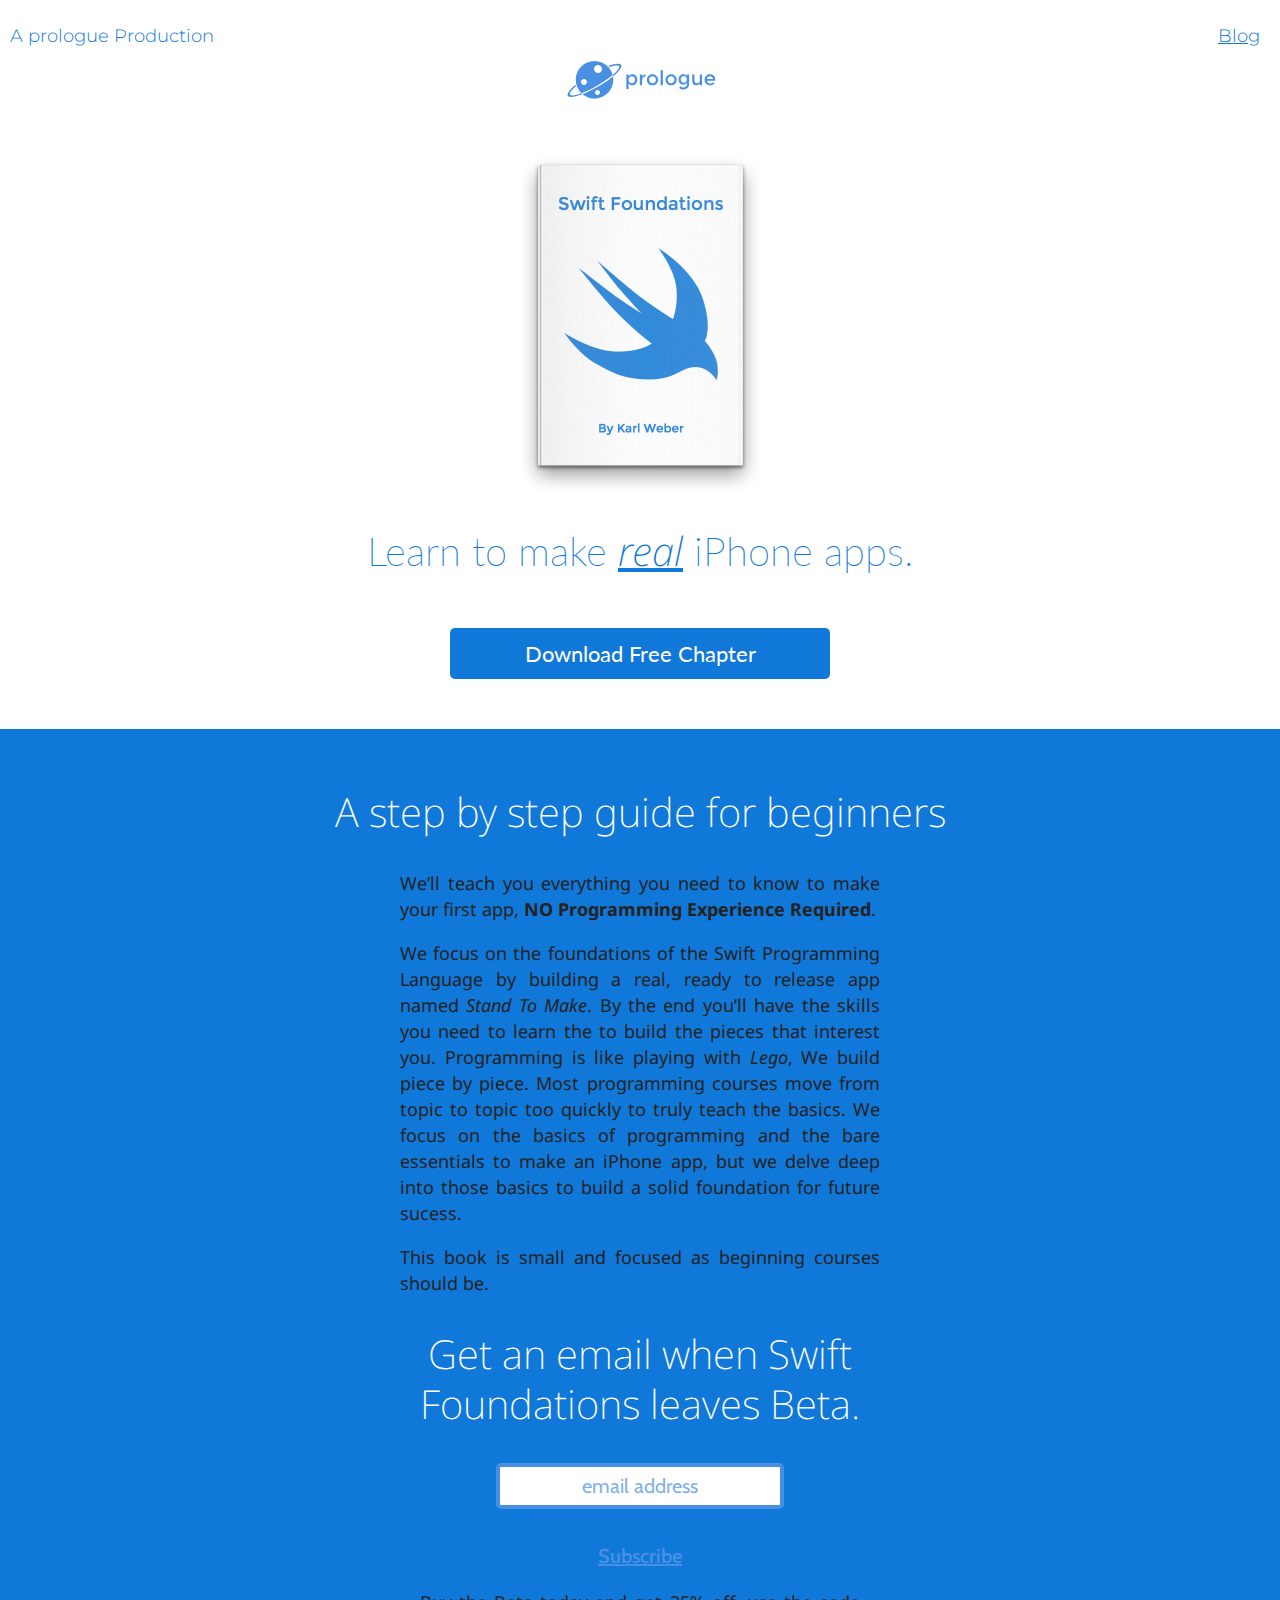
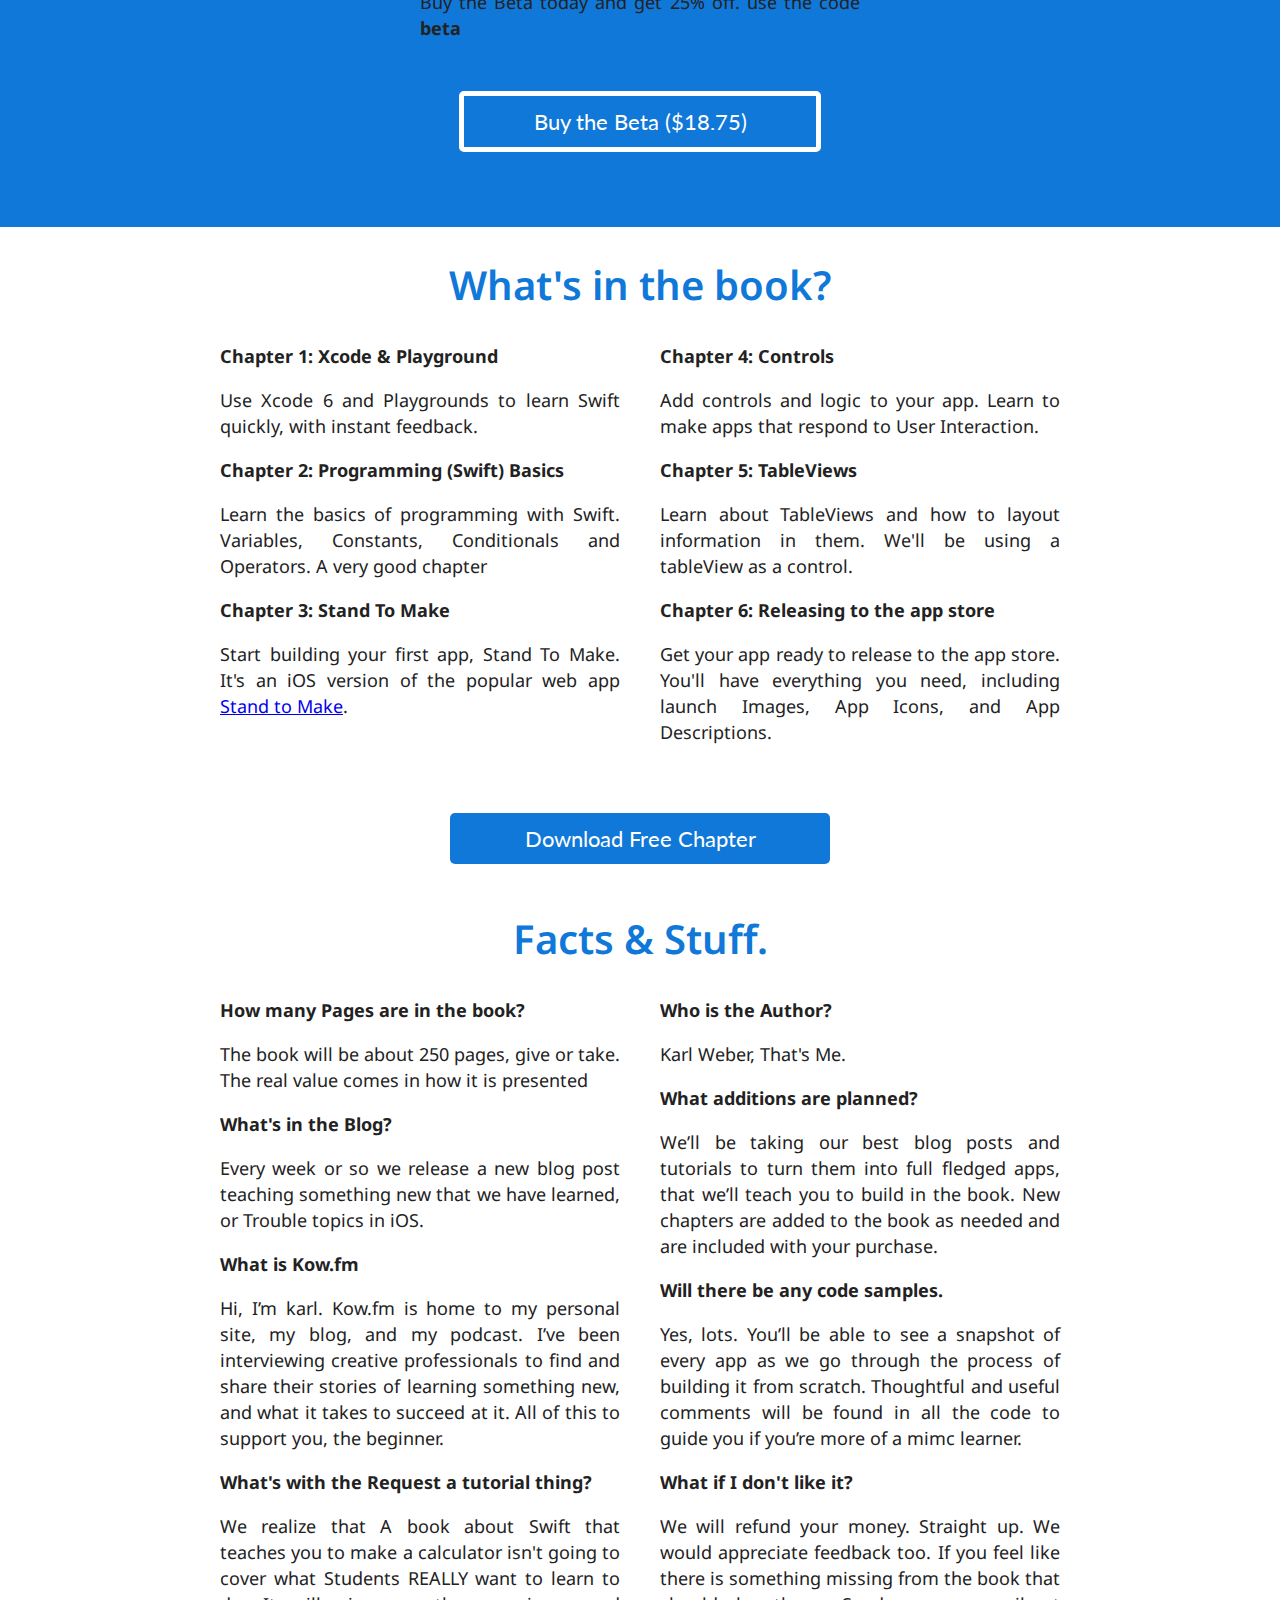
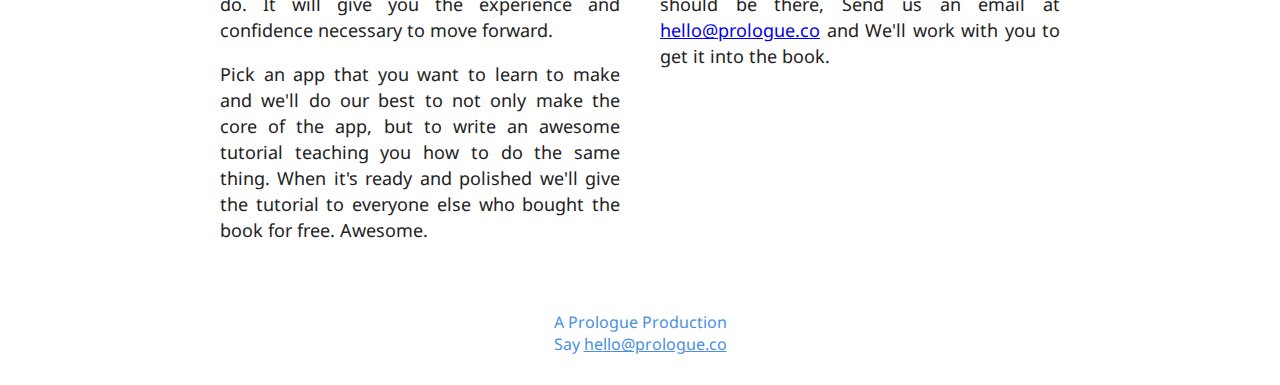
==== comingsoon.html @ 82062321 "Switched to coming soon, and getting ready to launch this thing." ====
<!DOCTYPE html>
<html>
<head>
	<meta charset="utf-8" />
	<title>Prologue Productions</title>

	<!--
		What up!!!! 
		you guys rock. 
		Hi Five!
		Email me for a discount on the book. 
		put "discount bro" in the subject of an email to me@kow.fm
	-->

	<meta name="description" content=""> 
	<meta name="viewport" content="width=device-width, initial-scale=1.0, user-scalable=no" />
	<script type="text/javascript" src="https://gumroad.com/js/gumroad.js"></script>

	<link href='http://fonts.googleapis.com/css?family=Lato:300,400,700,300italic,400italic,700italic|Montserrat' rel='stylesheet' type='text/css'>
	<!-- <link rel="stylesheet" href="/css/main.css" type="text/css" /> -->
	<link rel="stylesheet" href="/css/swiftbook.css" type="text/css" />
	<link href='http://fonts.googleapis.com/css?family=Noto+Sans:400,400italic|Cabin' rel='stylesheet' type='text/css'>

</head>
<body>

	<header>
		<p>A prologue Production</p>
		<a class="logo" href="http://www.prologue.co">Prologue </a>
		<p><a href="http://kow.fm" target="_blank">Blog</a></p>
	</header>

	<div class="elastic-container">

		<div class="swiftbookcover">
			<!-- <img class="bookcover" src="/img/SwiftFoundations-Cover-iPad@2x.png"> -->
			<!-- <img class="bookcover" src="/img/SwiftBook.jpg"> -->
			<img class="bookcover" src="/img/whitebook.png">
		</div>

		<div class="full marketing-text swiftbookcover">
			<h1>Learn to make <em>real</em> iPhone apps.</h1>
		</div>
		<div class="full marketing-text">
			<a href="https://gum.co/swiftbookchapter" class="gumroad-button button">Download Free Chapter</a>
		</div>
	</div>

	<div class="elastic-container blue-row">
		<div class="full marketing-text">
			<h2>A step by step guide for beginners</h2>
		</div>
		<div class="single marketing-text">
			<p>We’ll teach you everything you need to know to make your first app, <strong>NO Programming Experience Required</strong>.</p>

			<p>We focus on the foundations of the Swift Programming Language by building a real, ready to release app named <em>Stand To Make</em>. By the end you’ll have the skills you need to learn the to build the pieces that interest you. Programming is like playing with <em>Lego</em>, We build piece by piece. Most programming courses move from topic to topic too quickly to truly teach the basics. We focus on the basics of programming and the bare essentials to make an iPhone app, but we delve deep into those basics to build a solid foundation for future sucess. </p>

			<p>This book is small and focused as beginning courses should be. </p>

			<h2>Get an email when Swift Foundations leaves Beta.</h2>
			<!-- Begin MailChimp Signup Form -->
			<link href="//cdn-images.mailchimp.com/embedcode/slim-081711.css" rel="stylesheet" type="text/css">
			<style type="text/css">
				#mc_embed_signup{background:transparent; clear:left; font:14px Helvetica,Arial,sans-serif; }
				/* Add your own MailChimp form style overrides in your site stylesheet or in this style block.
				   We recommend moving this block and the preceding CSS link to the HEAD of your HTML file. */
			</style>
			<div id="mc_embed_signup">
			<form action="//prologue.us7.list-manage.com/subscribe/post?u=566b6a939ab109f0181960a6e&amp;id=bce84181ab" method="post" id="mc-embedded-subscribe-form" name="mc-embedded-subscribe-form" class="validate" target="_blank" novalidate>

				<input type="email" value="" name="EMAIL" class="email" id="mce-EMAIL" placeholder="email address" required>
			    <!-- real people should not fill this in and expect good things - do not remove this or risk form bot signups-->
			    <div style="position: absolute; left: -5000px;"><input type="text" name="b_566b6a939ab109f0181960a6e_bce84181ab" tabindex="-1" value=""></div>
			    <div class="clear"><input type="submit" value="Subscribe" name="subscribe" id="mc-embedded-subscribe" class="button"></div>
			</form>
			</div>
			<!--End mc_embed_signup-->

			<div class="single marketing-text">
				<p>Buy the Beta today and get 25% off. use the code <strong>beta</strong> </p>
				<a href="https://gum.co/swiftbook/beta" class="gumroad-button button">Buy the Beta ($18.75)</a>
			</div>

		</div>
	</div>

	<div class="elastic-container">
		<div class="full marketing-text">
			<h2>What's in the book?</h2>

			<div class="elastic">
				<div>
					<p><strong>Chapter 1: Xcode &amp; Playground</strong></p>
					<p>Use Xcode 6 and Playgrounds to learn Swift quickly, with instant feedback.</p>

					<p><strong>Chapter 2: Programming (Swift) Basics</strong></p>
					<p>Learn the basics of programming with Swift. Variables, Constants, Conditionals and Operators. A very good chapter</p>

					<p><strong>Chapter 3: Stand To Make</strong></p>
					<p>Start building your first app, Stand To Make. It's an iOS version of the popular web app <a href="http://standtomake.com" target="_blank">Stand to Make</a>.</p>

				</div>
				<div>

					<p><strong>Chapter 4: Controls</strong></p>
					<p>Add controls and logic to your app. Learn to make apps that respond to User Interaction. </p>

					<p><strong>Chapter 5: TableViews</strong></p>
					<p>Learn about TableViews and how to layout information in them. We'll be using a tableView as a control.</p>

					<p><strong>Chapter 6: Releasing to the app store</strong></p>
					<p>Get your app ready to release to the app store. You'll have everything you need, including launch Images, App Icons, and App Descriptions.</p>
				</div>
			</div>
		</div>
		<div class="full marketing-text">
			<a href="https://gum.co/swiftbookchapter" class="gumroad-button button">Download Free Chapter</a>
		</div>
	</div>



	<div class="elastic-container">
		<div class="full marketing-text">
			<h2>Facts &amp; Stuff.</h2>

			<div class="elastic">
				<div>

					<p><strong>How many Pages are in the book?</strong></p>
					<p>The book will be about 250 pages, give or take. The real value comes in how it is presented</p>

					<p><strong>What's in the Blog?</strong></p>
					<p>Every week or so we release a new blog post teaching something new that we have learned, or Trouble topics in iOS.</p>

					<p><strong>What is Kow.fm</strong></p>
					<p>Hi, I’m karl. Kow.fm is home to my personal site, my blog, and my podcast. I’ve been interviewing creative professionals to find and share their stories of learning something new, and what it takes to succeed at it. All of this to support you, the beginner.</p>

					<p><strong>What's with the Request a tutorial thing?</strong></p>
					<p>We realize that A book about Swift that teaches you to make a calculator isn't going to cover what Students REALLY want to learn to do. It will give you the experience and confidence necessary to move forward.</p> 

					<p>Pick an app that you want to learn to make and we'll do our best to not only make the core of the app, but to write an awesome tutorial teaching you how to do the same thing. When it's ready and polished we'll give the tutorial to everyone else who bought the book for free. Awesome. </p>

				</div>
				<div>

					<p><strong>Who is the Author?</strong></p>
					<p>Karl Weber, That's Me.</p>

					<p><strong>What additions are planned?</strong></p>
					<p>We’ll be taking our best blog posts and tutorials to turn them into full fledged apps, that we’ll teach you to build in the book. New chapters are added to the book as needed and are included with your purchase.</p>

					<p><strong>Will there be any code samples.</strong></p>
					<p>Yes, lots. You’ll be able to see a snapshot of every app as we go through the process of building it from scratch. Thoughtful and useful comments will be found in all the code to guide you if you’re more of a mimc learner.</p>

					<p><strong>What if I don't like it?</strong></p>
					<p>We will refund your money. Straight up. We would appreciate feedback too. If you feel like there is something missing from the book that should be there, Send us an email at <a href="mailto:hello@prologue.co">hello@prologue.co</a> and We'll work with you to get it into the book.</p>

				</div>
			</div>
		</div>

	</div>
	<div class="single copyright">
		
		<p>A Prologue Production</p>
		<p>Say <a href="mailto:hello@prologue.co">hello@prologue.co</a></p>

	</div>
<script type='text/javascript' src='https://plasso.co/embed/v2/embed.js'></script>
<script type="text/javascript" src="http://code.jquery.com/jquery-2.1.1.min.js"></script>
<script type="text/javascript">
$(function(){
	setTimeout(function(){
		$('.gumroad-button').find('span').remove();
	}, 200);

	setTimeout(function(){
		$('.gumroad-button').find('span').remove();
	}, 1000);

});
</script>
<script type="text/javascript">
  var _gauges = _gauges || [];
  (function() {
    var t   = document.createElement('script');
    t.type  = 'text/javascript';
    t.async = true;
    t.id    = 'gauges-tracker';
    t.setAttribute('data-site-id', '53e7e0e5e32bb44ef20086e4');
    t.src = '//secure.gaug.es/track.js';
    var s = document.getElementsByTagName('script')[0];
    s.parentNode.insertBefore(t, s);
  })();
</script>
</body>
</html>
---- css/main.css ----
/*imports*/
/*! normalize.css v1.0.0 | MIT License | git.io/normalize */
article, aside, details, figcaption, figure, footer, header, hgroup, nav, section, summary {
  display: block; }

audio, canvas, video {
  display: inline-block;
  *display: inline;
  *zoom: 1; }

audio:not([controls]) {
  display: none;
  height: 0; }

[hidden] {
  display: none; }

html {
  font-size: 100%;
  -webkit-text-size-adjust: 100%;
  -ms-text-size-adjust: 100%; }

html, button, input, select, textarea {
  font-family: sans-serif; }

body {
  margin: 0; }

a:focus {
  outline: thin dotted; }

a:active, a:hover {
  outline: 0; }

h1 {
  font-size: 2em;
  margin: .67em 0; }

h2 {
  font-size: 1.5em;
  margin: .83em 0; }

h3 {
  font-size: 1.17em;
  margin: 1em 0; }

h4 {
  font-size: 1em;
  margin: 1.33em 0; }

h5 {
  font-size: .83em;
  margin: 1.67em 0; }

h6 {
  font-size: .75em;
  margin: 2.33em 0; }

abbr[title] {
  border-bottom: 1px dotted; }

b, strong {
  font-weight: bold; }

blockquote {
  margin: 1em 40px; }

dfn {
  font-style: italic; }

mark {
  background: #ff0;
  color: #000; }

p, pre {
  margin: 1em 0; }

code, kbd, pre, samp {
  font-family: monospace,serif;
  _font-family: 'courier new',monospace;
  font-size: 1em; }

pre {
  white-space: pre;
  white-space: pre-wrap;
  word-wrap: break-word; }

q {
  quotes: none; }

q:before, q:after {
  content: '';
  content: none; }

small {
  font-size: 75%; }

sub, sup {
  font-size: 75%;
  line-height: 0;
  position: relative;
  vertical-align: baseline; }

sup {
  top: -0.5em; }

sub {
  bottom: -0.25em; }

dl, menu, ol, ul {
  margin: 1em 0; }

dd {
  margin: 0 0 0 40px; }

menu, ol, ul {
  padding: 0 0 0 40px; }

nav ul, nav ol {
  list-style: none;
  list-style-image: none; }

img {
  border: 0;
  -ms-interpolation-mode: bicubic; }

svg:not(:root) {
  overflow: hidden; }

figure {
  margin: 0; }

form {
  margin: 0; }

fieldset {
  border: 1px solid #c0c0c0;
  margin: 0 2px;
  padding: .35em .625em .75em; }

legend {
  border: 0;
  padding: 0;
  white-space: normal;
  *margin-left: -7px; }

button, input, select, textarea {
  font-size: 100%;
  margin: 0;
  vertical-align: baseline;
  *vertical-align: middle; }

button, input {
  line-height: normal; }

button, html input[type="button"], input[type="reset"], input[type="submit"] {
  -webkit-appearance: button;
  cursor: pointer;
  *overflow: visible; }

button[disabled], input[disabled] {
  cursor: default; }

input[type="checkbox"], input[type="radio"] {
  box-sizing: border-box;
  padding: 0;
  *height: 13px;
  *width: 13px; }

input[type="search"] {
  -webkit-appearance: textfield;
  -moz-box-sizing: content-box;
  -webkit-box-sizing: content-box;
  box-sizing: content-box; }

input[type="search"]::-webkit-search-cancel-button, input[type="search"]::-webkit-search-decoration {
  -webkit-appearance: none; }

button::-moz-focus-inner, input::-moz-focus-inner {
  border: 0;
  padding: 0; }

textarea {
  overflow: auto;
  vertical-align: top; }

table {
  border-collapse: collapse;
  border-spacing: 0; }

div.grater-container {
  width: 640px;
  margin: 0 auto; }

@media all and (max-width: 660px) {
  div.grater-container {
    width: 300px; } }
div.grater {
  zoom: 1; }

div.grater > div {
  width: 300px;
  margin: 0 0 2em; }

div.grater > div:first-child {
  float: left; }

div.grater > div:last-child {
  float: right; }

div.grater.reverse > div:first-child {
  float: right; }

div.grater.reverse > div:last-child {
  float: left; }

div.grater:before, div.grater:after {
  content: "";
  display: table; }

div.grater:after {
  clear: both; }

@media all and (max-width: 660px) {
  div.grater {
    margin-bottom: 1em; }

  div.grater > div {
    float: none !important;
    margin: 0 auto 2em; } }
/* elastic.css */
/* messy prerelease version */
/* Elasti-container */
/*
	max width for a single column:520px;
	max width: 1080px;
	gutter:40px;
*/
.elastic-container {
  max-width: 1080px;
  width: 100%;
  margin: 0 auto; }

.elastic-container > div.single {
  margin: 0 auto 0em;
  width: 100%;
  max-width: 520px;
  padding: 0px 20px;
  box-sizing: border-box; }

.elastic-container > div.full {
  width: 100%;
  padding: 0px 20px;
  box-sizing: border-box;
  margin: 0 auto 0em; }

.elastic {
  zoom: 1; }

.elastic > div {
  /*min-width:320px;*/
  width: 50%;
  box-sizing: border-box;
  padding: 0px 20px;
  margin: 0 0 0em;
  float: left; }

div.double-narrow {
  margin: 0 auto 0em;
  width: 100%;
  max-width: 520px;
  padding: 0px 20px;
  box-sizing: border-box; }

div.double-narrow:after {
  content: "";
  display: block;
  clear: both; }

div.double-narrow > div {
  /*min-width:320px;*/
  width: 50%;
  box-sizing: border-box;
  padding: 0px;
  margin: 0 0 0em;
  float: left; }

/*.elastic-three > div:nth-child(2n+2) {
	float:right;
}*/
.elastic:before, .elastic:after {
  content: "";
  display: table; }

.elastic:after {
  clear: both; }

@media all and (max-width: 660px) {
  .elastic {
    margin-bottom: 0em; }

  .elastic > div {
    width: 100%;
    float: left;
    padding: 0px 20px !important;
    margin: 0 0 0em; } }
/* Three Column Grid for sure! */
/*
	min-widths:280;
	minimum container width:840px;
	padding-left & right 20px;
	width:33.3%;
*/
.elastic-three {
  zoom: 1; }

.elastic-three > div {
  /*min-width:280px;*/
  max-width: 520px;
  width: 33.3%;
  box-sizing: border-box;
  padding: 0px 20px;
  margin: 0 0 0em;
  float: left; }

.elastic-three > div:nth-child(3n+3) {
  float: right; }

.elastic-three:before, .elastic-three:after {
  content: "";
  display: table; }

.elastic-three:after {
  clear: both; }

@media all and (max-width: 860px) {
  .elastic-three {
    margin-bottom: 1em; }

  .elastic-three > div {
    width: 50%;
    float: left !important; } }
@media all and (max-width: 660px) {
  .elastic-three {
    margin-bottom: 0em; }

  .elastic-three > div {
    float: none !important;
    width: 100%;
    float: none;
    padding: 0px 20px !important;
    margin: 0 auto 1em; } }
/* Four Column Grid for sure! */
/*
	min-widths:280;
	minimum container width:840px;
	padding-left & right 20px;
	width:33.3%;
*/
.elastic-four {
  zoom: 1; }

.elastic-four > div {
  /*min-width:230px;*/
  max-width: 520px;
  width: 25%;
  box-sizing: border-box;
  padding: 0px 20px;
  margin: 0 0 0em;
  float: left; }

.elastic-four > div:nth-child(4n+4) {
  float: right; }

.elastic-four:before, .elastic-four:after {
  content: "";
  display: table; }

.elastic-four:after {
  clear: both; }

@media all and (max-width: 940px) {
  .elastic-four {
    margin-bottom: 1em; }

  .elastic-four > div {
    width: 50%;
    float: left; }

  .elastic-four > div:nth-child(2n+2) {
    float: right; } }
@media all and (max-width: 660px) {
  .elastic-four {
    margin-bottom: 0em; }

  .elastic-four > div {
    float: none !important;
    width: 100%;
    float: none;
    padding: 0px 20px !important;
    margin: 0 auto 1em; } }
.clearfix:before, .rgrid-container:before, .clearfix:after, .rgrid-container:after {
  content: "";
  display: table; }

.clearfix:after, .rgrid-container:after {
  clear: both; }

.clearfix, .rgrid-container {
  *zoom: 1; }

.rgrid-container {
  -moz-transition: all 0.9s;
  -o-transition: all 0.9s;
  -webkit-transition: all 0.9s;
  -ms-transition: all 0.9s;
  transition: all 0.9s;
  display: block;
  box-sizing: border-box;
  width: 100%;
  max-width: 1000px;
  margin: 0 auto;
  padding: 0px 20px; }

.rgrid {
  width: 100%;
  max-width: 980px;
  clear: both;
  display: table;
  margin-bottom: 0px;
  -moz-transition: all 0.9s;
  -o-transition: all 0.9s;
  -webkit-transition: all 0.9s;
  -ms-transition: all 0.9s;
  transition: all 0.9s; }
  .rgrid > .column, .rgrid > .rgrid-1, .rgrid > .rgrid-2, .rgrid > .rgrid-3 {
    margin-bottom: 20px;
    -moz-transition: all 0.9s;
    -o-transition: all 0.9s;
    -webkit-transition: all 0.9s;
    -ms-transition: all 0.9s;
    transition: all 0.9s;
    width: 100%;
    display: block;
    float: left;
    margin-right: 20px; }
  .rgrid > .rgrid-1 {
    max-width: 300px; }
  .rgrid > .rgrid-2 {
    max-width: 640px; }
  .rgrid > .rgrid-3 {
    max-width: 980px; }
  .rgrid > :last-child {
    margin-right: 0px !important; }

@media all and (max-width: 1001px) {
  .rgrid-container {
    max-width: 640px !important; }

  .rgrid {
    max-width: 640px !important; }
    .rgrid .rgrid-1 {
      max-width: 280px !important; }
    .rgrid > .rgrid-2, .rgrid > .rgrid-3, .rgrid .rgrid-1.expands {
      max-width: 620px !important; } }
@media all and (max-width: 640px) {
  .rgrid-container {
    max-width: 280px !important; }

  .rgrid {
    max-width: 280px !important; }
    .rgrid > .rgrid-1, .rgrid > .rgrid-2, .rgrid > .rgrid-3 {
      max-width: 280px !important; } }
.autofloat {
  margin-right: auto !important;
  margin-left: auto !important;
  float: none !important; }

body {
  padding-top: 50px; }

* {
  font-family: 'Cabin';
  -webkit-font-smoothing: antialiased; }

.transition {
  transition: left 0.2s linear;
  -webkit-transition: left 0.2s linear; }

.logo {
  text-indent: -5000px;
  background: url("../img/logo.svg") no-repeat center center;
  width: 151px;
  height: 42px;
  display: block;
  position: absolute;
  top: 50px;
  left: 10px;
  transition: left 0.1s linear;
  -webkit-transition: left 0.1s linear; }

.iphone {
  background: url("../img/iPhoneSlice.png") no-repeat center center;
  min-width: 400px;
  min-height: 800px;
  position: relative; }
  .iphone .iphone-text {
    font-size: 40px;
    font-family: 'Cabin';
    color: #4990e2;
    margin: 152px 110px 0px 93px;
    padding: 0px;
    display: block;
    position: absolute;
    top: 0px;
    text-align: center; }

#mc_embed_signup {
  margin-top: 530px; }

#mce-EMAIL, #mc-embedded-subscribe {
  font-family: 'Cabin';
  text-align: center;
  display: block;
  margin: 0px auto;
  border-color: #4990e2;
  border-style: solid;
  border-radius: 5px;
  border-width: 4px;
  padding: 7px 0px;
  font-size: 20px;
  font-smoothing: antialiased;
  -webkit-font-smoothing: antialiased;
  width: 280px;
  color: #4990e2; }

#mc-embedded-subscribe {
  margin-top: 30px;
  text-decoration: underline;
  border: none;
  color: #4990e2;
  background: none; }

#mce-EMAIL:focus {
  outline: none; }

::-webkit-input-placeholder {
  color: #4990e2;
  opacity: 0.7; }

:-moz-placeholder {
  color: #4990e2;
  opacity: 0.7; }

::-moz-placeholder {
  color: #4990e2;
  opacity: 0.7; }

:-ms-input-placeholder {
  color: #4990e2;
  opacity: 0.7; }

h2 {
  text-align: center;
  color: #4990e2; }

.profiles img {
  display: block;
  position: relative;
  max-width: 128px;
  margin: 10px auto;
  border: 4px solid #4990e2;
  border-radius: 70px; }
.profiles p {
  text-align: center;
  max-width: 300px;
  font-size: 20px;
  color: #4990e2;
  margin: 10px auto;
  -webkit-font-smoothing: antialiased; }
  .profiles p a {
    color: #4990e2;
    text-decoration: underline; }

.copyright {
  padding: 50px 0px 30px; }
  .copyright p {
    text-align: center;
    max-width: 300px;
    font-size: 16px;
    color: #4990e2;
    margin: 10px auto;
    -webkit-font-smoothing: antialiased;
    margin-bottom: 0px;
    margin-top: 0px; }
    .copyright p a {
      color: #4990e2;
      text-decoration: underline; }

.banner {
  position: fixed;
  top: 0px;
  left: 0px;
  width: 100%;
  height: 40px;
  text-align: center;
  display: block;
  background: #4990e2;
  color: white !important;
  font-family: Lato;
  text-decoration: none;
  font-size: 16px;
  padding: 0px;
  box-sizing: border-box;
  line-height: 40px;
  border-radius: 20px;
  z-index: 1000;
  border-radius: 0px;
  z-index: 1000;
  font-family: 'Noto Sans'; }

/* small size */
@media screen and (max-width: 720px) {
  .logo {
    position: absolute;
    top: 70px;
    left: 50%;
    margin-left: -75px; }

  .iphone {
    background: none;
    min-height: 0px;
    margin-bottom: 20px;
    min-width: 280px !important; }
    .iphone .iphone-text {
      padding: 90px 0px 20px 0px;
      margin: 0px;
      width: 100%;
      box-sizing: border-box;
      position: relative; }
    .iphone #mc_embed_signup {
      margin-top: 40px; }
    .iphone #mce-EMAIL {
      max-width: 225px; }

  .banner {
    position: fixed;
    width: 100%;
    height: 40px;
    line-height: 40px;
    top: 0px;
    left: 0px;
    border-radius: 0px;
    padding: 0px;
    z-index: 1000;
    font-family: 'Noto Sans';
    font-size: 16px; } }
---- css/swiftbook.css ----
/*imports*/
/*! normalize.css v1.0.0 | MIT License | git.io/normalize */
article, aside, details, figcaption, figure, footer, header, hgroup, nav, section, summary {
  display: block; }

audio, canvas, video {
  display: inline-block;
  *display: inline;
  *zoom: 1; }

audio:not([controls]) {
  display: none;
  height: 0; }

[hidden] {
  display: none; }

html {
  font-size: 100%;
  -webkit-text-size-adjust: 100%;
  -ms-text-size-adjust: 100%; }

html, button, input, select, textarea {
  font-family: sans-serif; }

body {
  margin: 0; }

a:focus {
  outline: thin dotted; }

a:active, a:hover {
  outline: 0; }

h1 {
  font-size: 2em;
  margin: .67em 0; }

h2 {
  font-size: 1.5em;
  margin: .83em 0; }

h3 {
  font-size: 1.17em;
  margin: 1em 0; }

h4 {
  font-size: 1em;
  margin: 1.33em 0; }

h5 {
  font-size: .83em;
  margin: 1.67em 0; }

h6 {
  font-size: .75em;
  margin: 2.33em 0; }

abbr[title] {
  border-bottom: 1px dotted; }

b, strong {
  font-weight: bold; }

blockquote {
  margin: 1em 40px; }

dfn {
  font-style: italic; }

mark {
  background: #ff0;
  color: #000; }

p, pre {
  margin: 1em 0; }

code, kbd, pre, samp {
  font-family: monospace,serif;
  _font-family: 'courier new',monospace;
  font-size: 1em; }

pre {
  white-space: pre;
  white-space: pre-wrap;
  word-wrap: break-word; }

q {
  quotes: none; }

q:before, q:after {
  content: '';
  content: none; }

small {
  font-size: 75%; }

sub, sup {
  font-size: 75%;
  line-height: 0;
  position: relative;
  vertical-align: baseline; }

sup {
  top: -0.5em; }

sub {
  bottom: -0.25em; }

dl, menu, ol, ul {
  margin: 1em 0; }

dd {
  margin: 0 0 0 40px; }

menu, ol, ul {
  padding: 0 0 0 40px; }

nav ul, nav ol {
  list-style: none;
  list-style-image: none; }

img {
  border: 0;
  -ms-interpolation-mode: bicubic; }

svg:not(:root) {
  overflow: hidden; }

figure {
  margin: 0; }

form {
  margin: 0; }

fieldset {
  border: 1px solid #c0c0c0;
  margin: 0 2px;
  padding: .35em .625em .75em; }

legend {
  border: 0;
  padding: 0;
  white-space: normal;
  *margin-left: -7px; }

button, input, select, textarea {
  font-size: 100%;
  margin: 0;
  vertical-align: baseline;
  *vertical-align: middle; }

button, input {
  line-height: normal; }

button, html input[type="button"], input[type="reset"], input[type="submit"] {
  -webkit-appearance: button;
  cursor: pointer;
  *overflow: visible; }

button[disabled], input[disabled] {
  cursor: default; }

input[type="checkbox"], input[type="radio"] {
  box-sizing: border-box;
  padding: 0;
  *height: 13px;
  *width: 13px; }

input[type="search"] {
  -webkit-appearance: textfield;
  -moz-box-sizing: content-box;
  -webkit-box-sizing: content-box;
  box-sizing: content-box; }

input[type="search"]::-webkit-search-cancel-button, input[type="search"]::-webkit-search-decoration {
  -webkit-appearance: none; }

button::-moz-focus-inner, input::-moz-focus-inner {
  border: 0;
  padding: 0; }

textarea {
  overflow: auto;
  vertical-align: top; }

table {
  border-collapse: collapse;
  border-spacing: 0; }

div.grater-container {
  width: 640px;
  margin: 0 auto; }

@media all and (max-width: 660px) {
  div.grater-container {
    width: 300px; } }
div.grater {
  zoom: 1; }

div.grater > div {
  width: 300px;
  margin: 0 0 2em; }

div.grater > div:first-child {
  float: left; }

div.grater > div:last-child {
  float: right; }

div.grater.reverse > div:first-child {
  float: right; }

div.grater.reverse > div:last-child {
  float: left; }

div.grater:before, div.grater:after {
  content: "";
  display: table; }

div.grater:after {
  clear: both; }

@media all and (max-width: 660px) {
  div.grater {
    margin-bottom: 1em; }

  div.grater > div {
    float: none !important;
    margin: 0 auto 2em; } }
/* elastic.css */
/* messy prerelease version */
/* Elasti-container */
/*
	max width for a single column:520px;
	max width: 1080px;
	gutter:40px;
*/
.elastic-container {
  max-width: 1080px;
  width: 100%;
  margin: 0 auto; }

.elastic-container > div.single {
  margin: 0 auto 0em;
  width: 100%;
  max-width: 520px;
  padding: 0px 20px;
  box-sizing: border-box; }

.elastic-container > div.full {
  width: 100%;
  padding: 0px 20px;
  box-sizing: border-box;
  margin: 0 auto 0em; }

.elastic {
  zoom: 1; }

.elastic > div {
  /*min-width:320px;*/
  width: 50%;
  box-sizing: border-box;
  padding: 0px 20px;
  margin: 0 0 0em;
  float: left; }

div.double-narrow {
  margin: 0 auto 0em;
  width: 100%;
  max-width: 520px;
  padding: 0px 20px;
  box-sizing: border-box; }

div.double-narrow:after {
  content: "";
  display: block;
  clear: both; }

div.double-narrow > div {
  /*min-width:320px;*/
  width: 50%;
  box-sizing: border-box;
  padding: 0px;
  margin: 0 0 0em;
  float: left; }

/*.elastic-three > div:nth-child(2n+2) {
	float:right;
}*/
.elastic:before, .elastic:after {
  content: "";
  display: table; }

.elastic:after {
  clear: both; }

@media all and (max-width: 660px) {
  .elastic {
    margin-bottom: 0em; }

  .elastic > div {
    width: 100%;
    float: left;
    padding: 0px 20px !important;
    margin: 0 0 0em; } }
/* Three Column Grid for sure! */
/*
	min-widths:280;
	minimum container width:840px;
	padding-left & right 20px;
	width:33.3%;
*/
.elastic-three {
  zoom: 1; }

.elastic-three > div {
  /*min-width:280px;*/
  max-width: 520px;
  width: 33.3%;
  box-sizing: border-box;
  padding: 0px 20px;
  margin: 0 0 0em;
  float: left; }

.elastic-three > div:nth-child(3n+3) {
  float: right; }

.elastic-three:before, .elastic-three:after {
  content: "";
  display: table; }

.elastic-three:after {
  clear: both; }

@media all and (max-width: 860px) {
  .elastic-three {
    margin-bottom: 1em; }

  .elastic-three > div {
    width: 50%;
    float: left !important; } }
@media all and (max-width: 660px) {
  .elastic-three {
    margin-bottom: 0em; }

  .elastic-three > div {
    float: none !important;
    width: 100%;
    float: none;
    padding: 0px 20px !important;
    margin: 0 auto 1em; } }
/* Four Column Grid for sure! */
/*
	min-widths:280;
	minimum container width:840px;
	padding-left & right 20px;
	width:33.3%;
*/
.elastic-four {
  zoom: 1; }

.elastic-four > div {
  /*min-width:230px;*/
  max-width: 520px;
  width: 25%;
  box-sizing: border-box;
  padding: 0px 20px;
  margin: 0 0 0em;
  float: left; }

.elastic-four > div:nth-child(4n+4) {
  float: right; }

.elastic-four:before, .elastic-four:after {
  content: "";
  display: table; }

.elastic-four:after {
  clear: both; }

@media all and (max-width: 940px) {
  .elastic-four {
    margin-bottom: 1em; }

  .elastic-four > div {
    width: 50%;
    float: left; }

  .elastic-four > div:nth-child(2n+2) {
    float: right; } }
@media all and (max-width: 660px) {
  .elastic-four {
    margin-bottom: 0em; }

  .elastic-four > div {
    float: none !important;
    width: 100%;
    float: none;
    padding: 0px 20px !important;
    margin: 0 auto 1em; } }
.clearfix:before, .rgrid-container:before, .app-block:before, .clearfix:after, .rgrid-container:after, .app-block:after {
  content: "";
  display: table; }

.clearfix:after, .rgrid-container:after, .app-block:after {
  clear: both; }

.clearfix, .rgrid-container, .app-block {
  *zoom: 1; }

.rgrid-container {
  -moz-transition: all 0.9s;
  -o-transition: all 0.9s;
  -webkit-transition: all 0.9s;
  -ms-transition: all 0.9s;
  transition: all 0.9s;
  display: block;
  box-sizing: border-box;
  width: 100%;
  max-width: 1000px;
  margin: 0 auto;
  padding: 0px 20px; }

.rgrid {
  width: 100%;
  max-width: 980px;
  clear: both;
  display: table;
  margin-bottom: 0px;
  -moz-transition: all 0.9s;
  -o-transition: all 0.9s;
  -webkit-transition: all 0.9s;
  -ms-transition: all 0.9s;
  transition: all 0.9s; }
  .rgrid > .column, .rgrid > .rgrid-1, .rgrid > .rgrid-2, .rgrid > .rgrid-3 {
    margin-bottom: 20px;
    -moz-transition: all 0.9s;
    -o-transition: all 0.9s;
    -webkit-transition: all 0.9s;
    -ms-transition: all 0.9s;
    transition: all 0.9s;
    width: 100%;
    display: block;
    float: left;
    margin-right: 20px; }
  .rgrid > .rgrid-1 {
    max-width: 300px; }
  .rgrid > .rgrid-2 {
    max-width: 640px; }
  .rgrid > .rgrid-3 {
    max-width: 980px; }
  .rgrid > :last-child {
    margin-right: 0px !important; }

@media all and (max-width: 1001px) {
  .rgrid-container {
    max-width: 640px !important; }

  .rgrid {
    max-width: 640px !important; }
    .rgrid .rgrid-1 {
      max-width: 280px !important; }
    .rgrid > .rgrid-2, .rgrid > .rgrid-3, .rgrid .rgrid-1.expands {
      max-width: 620px !important; } }
@media all and (max-width: 640px) {
  .rgrid-container {
    max-width: 280px !important; }

  .rgrid {
    max-width: 280px !important; }
    .rgrid > .rgrid-1, .rgrid > .rgrid-2, .rgrid > .rgrid-3 {
      max-width: 280px !important; } }
.autofloat {
  margin-right: auto !important;
  margin-left: auto !important;
  float: none !important; }

body {
  padding-top: 50px; }

* {
  font-family: 'Cabin';
  -webkit-font-smoothing: antialiased; }

.transition {
  transition: left 0.2s linear;
  -webkit-transition: left 0.2s linear; }

.logo {
  text-indent: -5000px;
  background: url("../img/logo.svg") no-repeat center center;
  width: 151px;
  height: 42px;
  display: block;
  position: absolute;
  top: 50px;
  left: 10px;
  transition: left 0.1s linear;
  -webkit-transition: left 0.1s linear; }

.iphone {
  background: url("../img/iPhoneSlice.png") no-repeat center center;
  min-width: 400px;
  min-height: 800px;
  position: relative; }
  .iphone .iphone-text {
    font-size: 40px;
    font-family: 'Cabin';
    color: #4990e2;
    margin: 152px 110px 0px 93px;
    padding: 0px;
    display: block;
    position: absolute;
    top: 0px;
    text-align: center; }

#mc_embed_signup {
  margin-top: 530px; }

#mce-EMAIL, #mc-embedded-subscribe {
  font-family: 'Cabin';
  text-align: center;
  display: block;
  margin: 0px auto;
  border-color: #4990e2;
  border-style: solid;
  border-radius: 5px;
  border-width: 4px;
  padding: 7px 0px;
  font-size: 20px;
  font-smoothing: antialiased;
  -webkit-font-smoothing: antialiased;
  width: 280px;
  color: #4990e2; }

#mc-embedded-subscribe {
  margin-top: 30px;
  text-decoration: underline;
  border: none;
  color: #4990e2;
  background: none; }

#mce-EMAIL:focus {
  outline: none; }

::-webkit-input-placeholder {
  color: #4990e2;
  opacity: 0.7; }

:-moz-placeholder {
  color: #4990e2;
  opacity: 0.7; }

::-moz-placeholder {
  color: #4990e2;
  opacity: 0.7; }

:-ms-input-placeholder {
  color: #4990e2;
  opacity: 0.7; }

h2 {
  text-align: center;
  color: #4990e2; }

.profiles img {
  display: block;
  position: relative;
  max-width: 128px;
  margin: 10px auto;
  border: 4px solid #4990e2;
  border-radius: 70px; }
.profiles p {
  text-align: center;
  max-width: 300px;
  font-size: 20px;
  color: #4990e2;
  margin: 10px auto;
  -webkit-font-smoothing: antialiased; }
  .profiles p a {
    color: #4990e2;
    text-decoration: underline; }

.copyright {
  padding: 50px 0px 30px; }
  .copyright p {
    text-align: center;
    max-width: 300px;
    font-size: 16px;
    color: #4990e2;
    margin: 10px auto;
    -webkit-font-smoothing: antialiased;
    margin-bottom: 0px;
    margin-top: 0px; }
    .copyright p a {
      color: #4990e2;
      text-decoration: underline; }

.banner {
  position: fixed;
  top: 0px;
  left: 0px;
  width: 100%;
  height: 40px;
  text-align: center;
  display: block;
  background: #4990e2;
  color: white !important;
  font-family: Lato;
  text-decoration: none;
  font-size: 16px;
  padding: 0px;
  box-sizing: border-box;
  line-height: 40px;
  border-radius: 20px;
  z-index: 1000;
  border-radius: 0px;
  z-index: 1000;
  font-family: 'Noto Sans'; }

/* small size */
@media screen and (max-width: 720px) {
  .logo {
    position: absolute;
    top: 70px;
    left: 50%;
    margin-left: -75px; }

  .iphone {
    background: none;
    min-height: 0px;
    margin-bottom: 20px;
    min-width: 280px !important; }
    .iphone .iphone-text {
      padding: 90px 0px 20px 0px;
      margin: 0px;
      width: 100%;
      box-sizing: border-box;
      position: relative; }
    .iphone #mc_embed_signup {
      margin-top: 40px; }
    .iphone #mce-EMAIL {
      max-width: 225px; }

  .banner {
    position: fixed;
    width: 100%;
    height: 40px;
    line-height: 40px;
    top: 0px;
    left: 0px;
    border-radius: 0px;
    padding: 0px;
    z-index: 1000;
    font-family: 'Noto Sans';
    font-size: 16px; } }
* {
  font-family: 'Noto Sans'; }

/* Adjust Body & Elastic stuff*/
body {
  padding-top: 25px; }

.elastic-container {
  max-width: 920px; }

.elastic {
  max-width: 920px;
  margin: 0 auto; }

p, pre {
  margin: 0 0 1em 0; }

/* Header Styles */
header {
  display: block;
  width: 100%;
  position: relative;
  height: 100px;
  font-family: 'Montserrat';
  font-weight: 300; }
  header p, header p a {
    margin: 0px 10px;
    font-family: 'Montserrat';
    font-weight: 300;
    float: left;
    color: #1078d8;
    -webkit-font-smoothing: subpixel-antialiased;
    font-size: 18px; }
  header a.logo {
    margin: -15px auto 10px -75px;
    left: 50%; }
  header p:last-child {
    float: right; }

/* Cover Section */
.swiftbookcover {
  background: white; }
  .swiftbookcover h1 {
    font-size: 40px;
    font-family: 'Lato';
    font-weight: 200;
    text-align: center;
    color: #1078d8; }
    .swiftbookcover h1 em {
      text-decoration: underline;
      font-style: italic;
      font-weight: 200; }
  .swiftbookcover .bookcover {
    margin: 10px auto;
    max-width: 480px;
    width: 100%;
    display: block; }

.button.gumroad-button, .gumroad-button.button-input {
  display: block !important;
  margin: 50px auto !important;
  max-width: 380px !important;
  width: 80% !important;
  height: 51px !important;
  text-align: center !important;
  background: #1078d8 !important;
  line-height: 51px !important;
  font-size: 22px !important;
  font-family: 'Lato' !important;
  font-weight: 400 !important;
  border-radius: 5px !important;
  color: white !important;
  text-decoration: none !important;
  padding: 0px !important; }
  .button.gumroad-button > span, .gumroad-button.button-input > span {
    display: none !important !important; }

.button, .button-input {
  display: block;
  margin: 25px auto;
  max-width: 100%;
  width: 90%;
  height: 40px;
  text-align: center;
  background: #1078d8;
  line-height: 40px;
  font-size: 22px;
  font-family: 'Noto Sans';
  font-weight: 600;
  border-radius: 5px;
  color: white;
  text-decoration: none;
  padding: 0px; }
  .button > span, .button-input > span {
    display: none; }

.marketing-text {
  padding: 0px 20px;
  box-sizing: border-box; }
  .marketing-text h2 {
    font-size: 40px;
    font-family: 'Noto Sans';
    font-weight: 600;
    line-height: 50px;
    color: #1078d8; }
  .marketing-text h3 {
    font-size: 32px;
    font-family: 'Noto Sans';
    line-height: 40px;
    font-weight: 600;
    color: #1078d8;
    text-align: justify; }
  .marketing-text p {
    font-family: 'Noto Sans';
    font-weight: 400;
    font-size: 18px;
    line-height: 26px;
    color: #222222;
    text-align: justify; }

.colored-row, .blue-row, .yellow-row, .red-row, .green-row, .method-row {
  padding-top: 25px;
  padding-bottom: 25px;
  max-width: 100%; }
  .colored-row .marketing-text, .blue-row .marketing-text, .yellow-row .marketing-text, .red-row .marketing-text, .green-row .marketing-text, .method-row .marketing-text {
    max-width: 920px; }
    .colored-row .marketing-text h2, .blue-row .marketing-text h2, .yellow-row .marketing-text h2, .red-row .marketing-text h2, .green-row .marketing-text h2, .method-row .marketing-text h2 {
      font-weight: 200; }
    .colored-row .marketing-text h3, .blue-row .marketing-text h3, .yellow-row .marketing-text h3, .red-row .marketing-text h3, .green-row .marketing-text h3, .method-row .marketing-text h3 {
      font-weight: 600; }

.blue-row {
  background: #1078d8; }
  .blue-row .marketing-text h2, .blue-row .marketing-text h3 {
    color: white; }
  .blue-row .button, .blue-row .button-input {
    border: 5px solid white;
    background: transparent; }

.yellow-row {
  background: #fdff77; }

.red-row {
  background: #fd6a7c; }
  .red-row .marketing-text h2 {
    color: #222222; }
  .red-row .marketing-text h3 {
    color: #222222;
    font-size: 26px;
    text-align: center;
    font-weight: 600; }

.green-row {
  background: #50e24a; }
  .green-row .marketing-text h2 {
    color: #222222; }
  .green-row .marketing-text h3 {
    color: #222222;
    font-size: 30px;
    text-align: left;
    font-weight: 600;
    margin: 0px; }
  .green-row .marketing-text img {
    max-width: 480px;
    width: 95%;
    margin: 0px auto 0px;
    display: block; }
  .green-row .marketing-text .button.gumroad-button, .green-row .marketing-text .gumroad-button.button-input {
    border: 3px solid white !important;
    background: transparent !important;
    color: white !important;
    margin: 10px auto 25px !important;
    line-height: 40px !important;
    height: 40px !important;
    width: 95% !important;
    max-width: 480px !important; }

.method-row .marketing-text h2 {
  color: #4990e2; }
.method-row .marketing-text h3 {
  color: #222222;
  font-size: 26px;
  text-align: center;
  font-weight: 600; }
.method-row .marketing-text img {
  max-width: 162px;
  margin: 50px auto 0px;
  display: block;
  width: 95%; }

.narrowdivs > div {
  margin-bottom: 20px; }
  .narrowdivs > div img {
    display: block;
    margin: 0px auto; }
  .narrowdivs > div p {
    text-align: center;
    margin: 20px 0px; }
  .narrowdivs > div div img {
    max-width: 78px;
    width: 100%; }

.app-block {
  margin: 25px 0px;
  border: 4px dashed transparent;
  border-radius: 30px;
  padding: 10px;
  box-sizing: border-box;
  background: #1078d8; }
  .app-block img {
    float: left; }
  .app-block p {
    margin: 0px 0px 0px 125px;
    font-size: 24px;
    line-height: 32px;
    color: white;
    font-weight: 400;
    font-family: 'Lato'; }
  .app-block.mystery {
    border: 4px solid white; }
    .app-block.mystery p {
      margin: 25px 10px;
      text-align: center; }

.pricebox {
  border-radius: 20px;
  border: 4px solid white;
  background: #1078d8;
  color: white;
  padding: 15px;
  margin: 20px;
  box-sizing: border-box;
  position: relative; }
  .pricebox .circleprice {
    display: block;
    position: absolute;
    border-radius: 500px;
    background: #1078d8;
    width: 80px;
    height: 80px;
    top: -40px;
    right: -40px;
    text-align: center;
    line-height: 80px;
    font-size: 26px;
    color: white;
    font-family: 'Lato';
    box-shadow: inset 0 0px 0px 5px white;
    border: 5px solid #1078d8; }
  .pricebox h2 {
    font-family: 'Lato';
    font-size: 26px;
    line-height: 32px;
    font-weight: 400;
    text-align: center;
    margin-top: 0px;
    color: white; }
  .pricebox ul {
    padding: 0 0 0 20px;
    font-size: 18px;
    line-height: 24px;
    font-family: 'Lato';
    font-weight: 400; }
  .pricebox .button, .pricebox .button-input {
    margin: 0px 0px !important;
    background-color: white !important;
    width: 100% !important;
    color: #1078d8 !important;
    border: 4px solid white !important;
    box-sizing: border-box !important;
    height: 50px !important;
    line-height: 42px !important;
    text-align: center !important; }
    .pricebox .button:active, .pricebox .button-input:active {
      color: white !important;
      background: #1078d8 !important; }

.profiles img {
  display: block;
  position: relative;
  max-width: 128px;
  margin: 10px auto;
  border: 0px solid #4990e2;
  border-radius: 100px; }
.profiles p {
  text-align: Left;
  margin: 10px auto;
  -webkit-font-smoothing: antialiased; }
  .profiles p strong {
    text-align: center; }
  .profiles p a {
    color: #4990e2;
    text-decoration: underline; }

hr {
  border: 2px solid #333333;
  margin: 35px 10px; }

.iphone-mockup img {
  width: 100%;
  max-width: 320px;
  display: block;
  margin: 30px auto; }

.button-input {
  background: #FAFAFA;
  border: 2px solid #4A4A4A;
  color: #4a4a4a; }
  .button-input::-webkit-input-placeholder {
    color: black !important;
    opacity: 0.5 !important;
    font-family: 'Lato' !important;
    font-weight: 400 !important; }
  .button-input:-ms-input-placeholder {
    color: black !important;
    opacity: 0.5 !important;
    font-family: 'Lato' !important;
    font-weight: 400 !important; }
  .button-input::-moz-placeholder {
    color: black !important;
    opacity: 0.5 !important;
    font-family: 'Lato' !important;
    font-weight: 400 !important; }
  .button-input:-moz-placeholder {
    color: black !important;
    opacity: 0.5 !important;
    font-family: 'Lato' !important;
    font-weight: 400 !important; }
  .button-input:focus {
    outline: 0; }

@media screen and (max-width: 660px) {
  .logo {
    display: none; }

  .button, .button-input, .button.gumroad-button, .gumroad-button.button-input {
    font-size: 18px !important; }

  .swiftbookcover h1 {
    font-size: 30px; }

  .marketing-text h2 {
    font-size: 30px;
    line-height: 30px; }
  .marketing-text p, .marketing-text h3 {
    font-size: 18px;
    font-weight: 400;
    line-height: 26px; }

  .app-block {
    margin: 25px 0px;
    border: 0px dashed white; }
    .app-block:hover {
      border: 0px dashed white; }
    .app-block img {
      float: none;
      display: block;
      margin: 0px auto 10px; }
    .app-block p {
      margin: 0px;
      font-size: 18px;
      line-height: 24px;
      text-align: center; }
    .app-block.mystery p {
      margin: 20px 10px; }
    .app-block.mystery:hover {
      border: 4px dashed white; }

  .iphone-mockup {
    display: none; } }
#mc_embed_signup {
  margin-top: 0px !important; }

.email {
  margin: 0px auto 10px !important; }

#mc_embed_signup label {
  text-align: center; }
#mc_embed_signup input.button, #mc_embed_signup input.button-input {
  margin: 20px auto !important; }
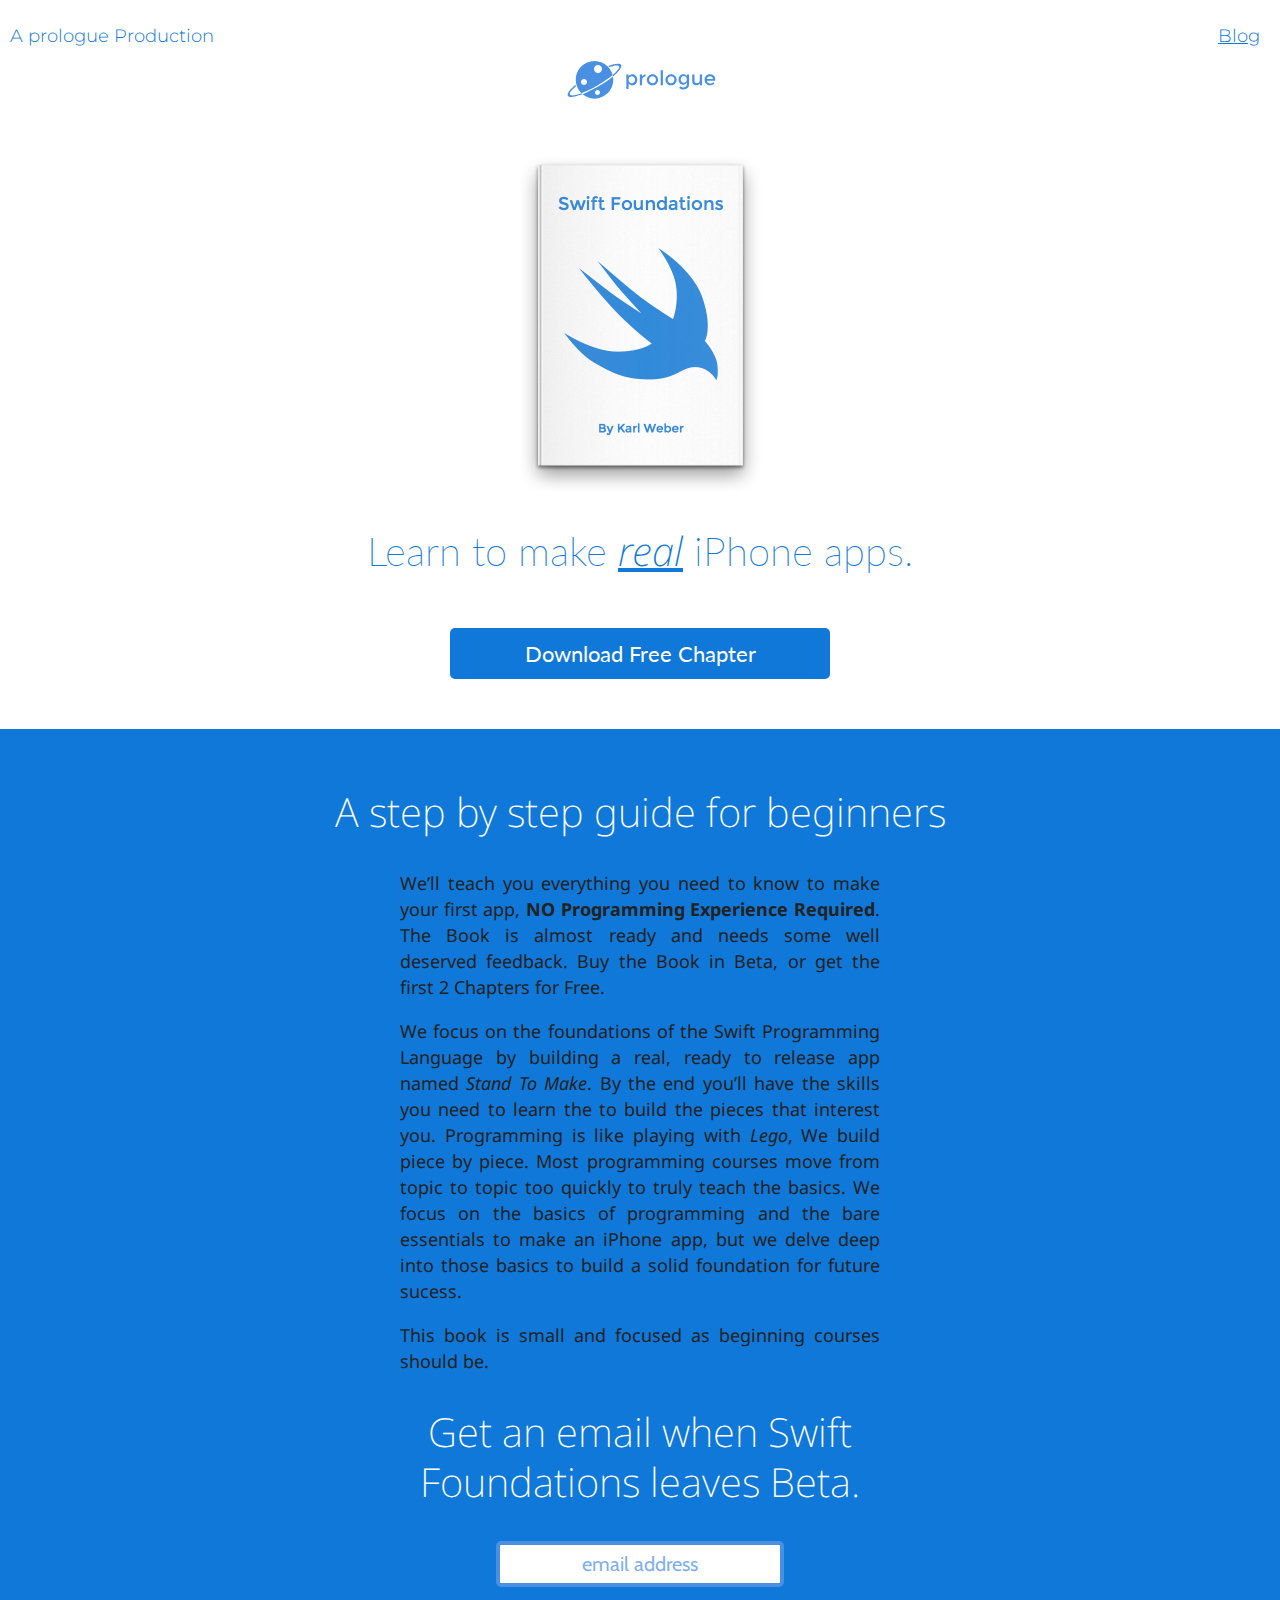
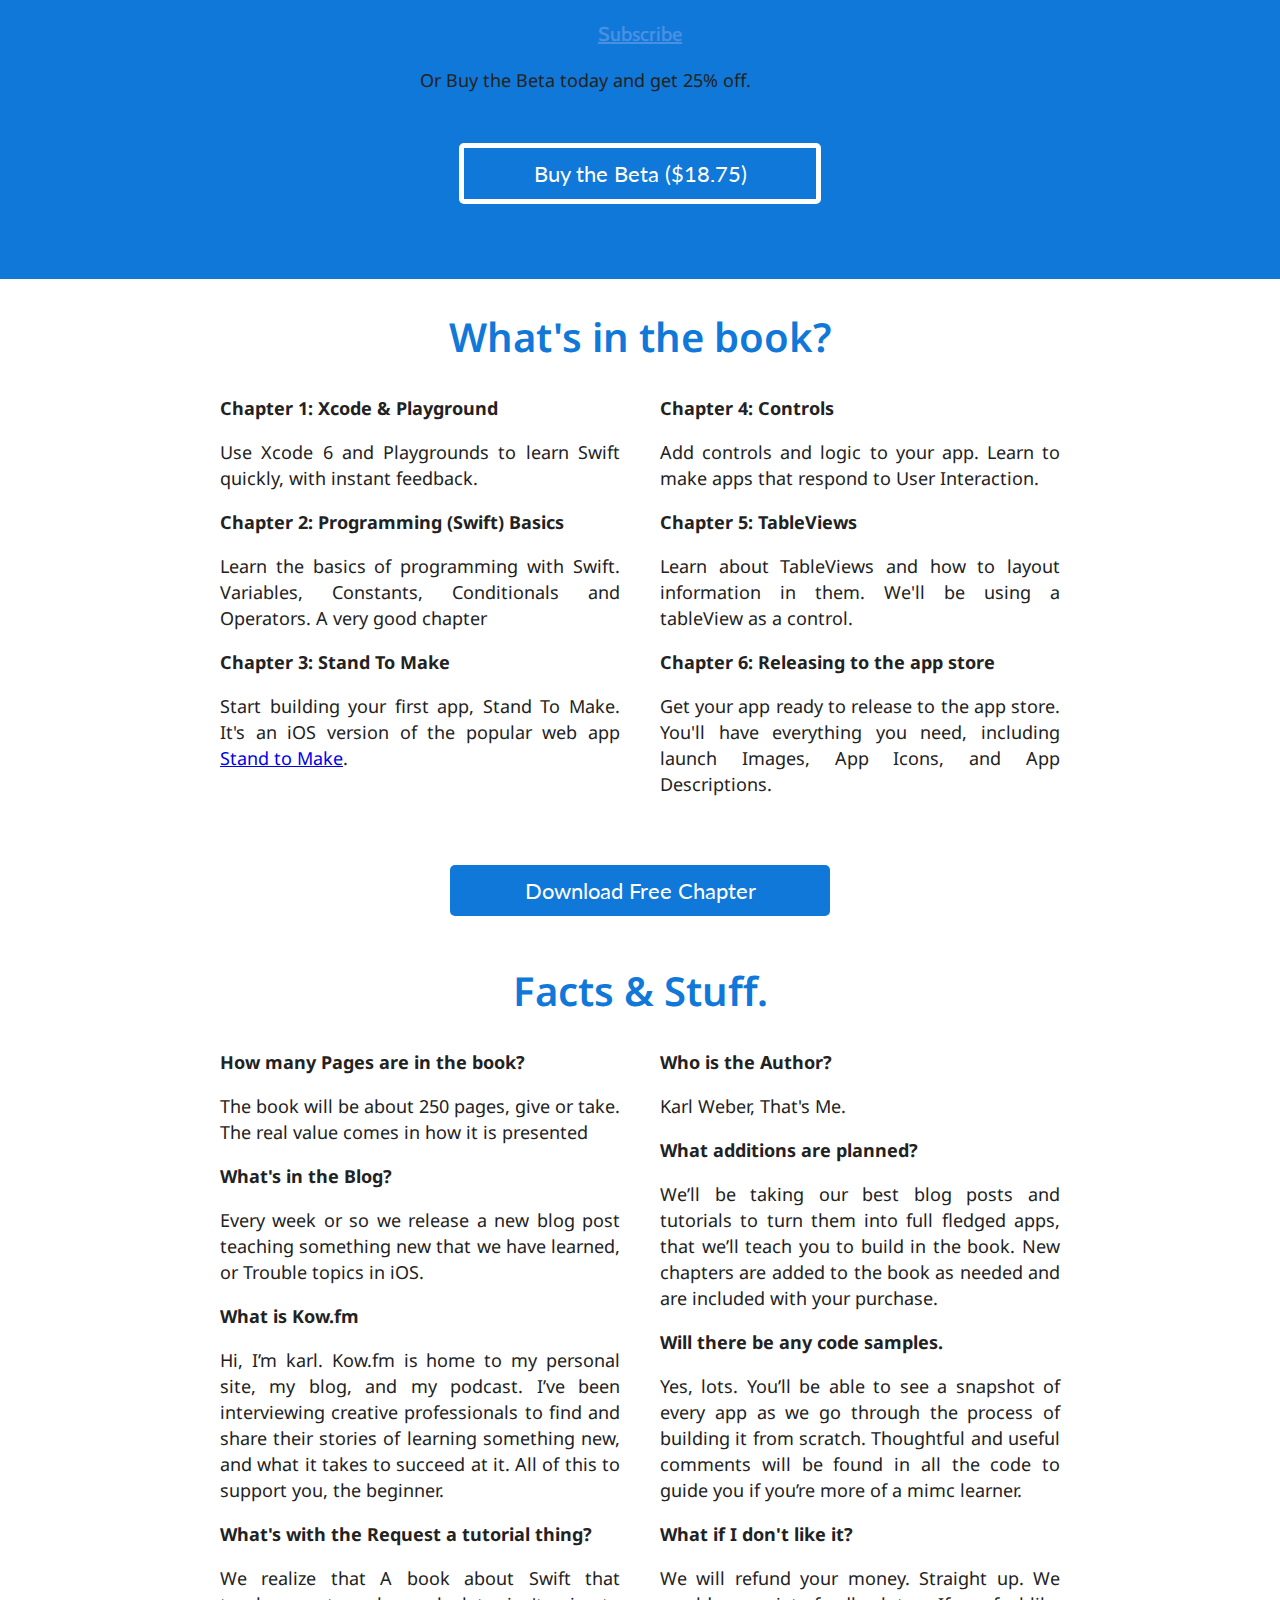
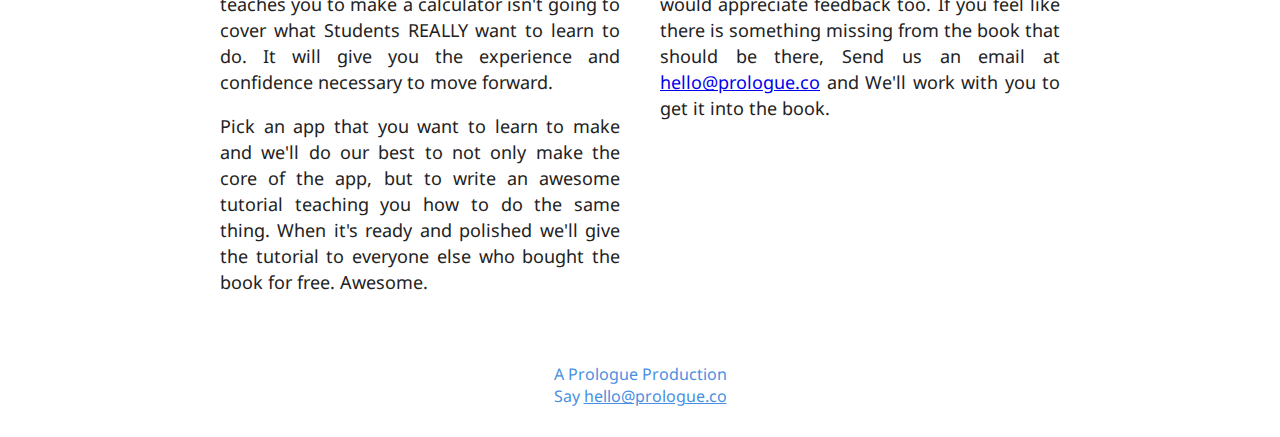
==== commit 390adc86: "changed the text around a bit." ====
--- a/comingsoon.html
+++ b/comingsoon.html
@@ -42,7 +42,7 @@
 			<h1>Learn to make <em>real</em> iPhone apps.</h1>
 		</div>
 		<div class="full marketing-text">
-			<a href="https://gum.co/swiftbookchapter" class="gumroad-button button">Download Free Chapter</a>
+			<a href="https://gum.co/swiftbookfree" class="gumroad-button button">Download Free Chapter</a>
 		</div>
 	</div>
 
@@ -51,7 +51,7 @@
 			<h2>A step by step guide for beginners</h2>
 		</div>
 		<div class="single marketing-text">
-			<p>We’ll teach you everything you need to know to make your first app, <strong>NO Programming Experience Required</strong>.</p>
+			<p>We’ll teach you everything you need to know to make your first app, <strong>NO Programming Experience Required</strong>. The Book is almost ready and needs some well deserved feedback. Buy the Book in Beta, or get the first 2 Chapters for Free.</p>
 
 			<p>We focus on the foundations of the Swift Programming Language by building a real, ready to release app named <em>Stand To Make</em>. By the end you’ll have the skills you need to learn the to build the pieces that interest you. Programming is like playing with <em>Lego</em>, We build piece by piece. Most programming courses move from topic to topic too quickly to truly teach the basics. We focus on the basics of programming and the bare essentials to make an iPhone app, but we delve deep into those basics to build a solid foundation for future sucess. </p>
 
@@ -77,7 +77,7 @@
 			<!--End mc_embed_signup-->
 
 			<div class="single marketing-text">
-				<p>Buy the Beta today and get 25% off. use the code <strong>beta</strong> </p>
+				<p>Or Buy the Beta today and get 25% off.</p>
 				<a href="https://gum.co/swiftbook/beta" class="gumroad-button button">Buy the Beta ($18.75)</a>
 			</div>
 
@@ -114,7 +114,7 @@
 			</div>
 		</div>
 		<div class="full marketing-text">
-			<a href="https://gum.co/swiftbookchapter" class="gumroad-button button">Download Free Chapter</a>
+			<a href="https://gum.co/swiftbookfree" class="gumroad-button button">Download Free Chapter</a>
 		</div>
 	</div>
 
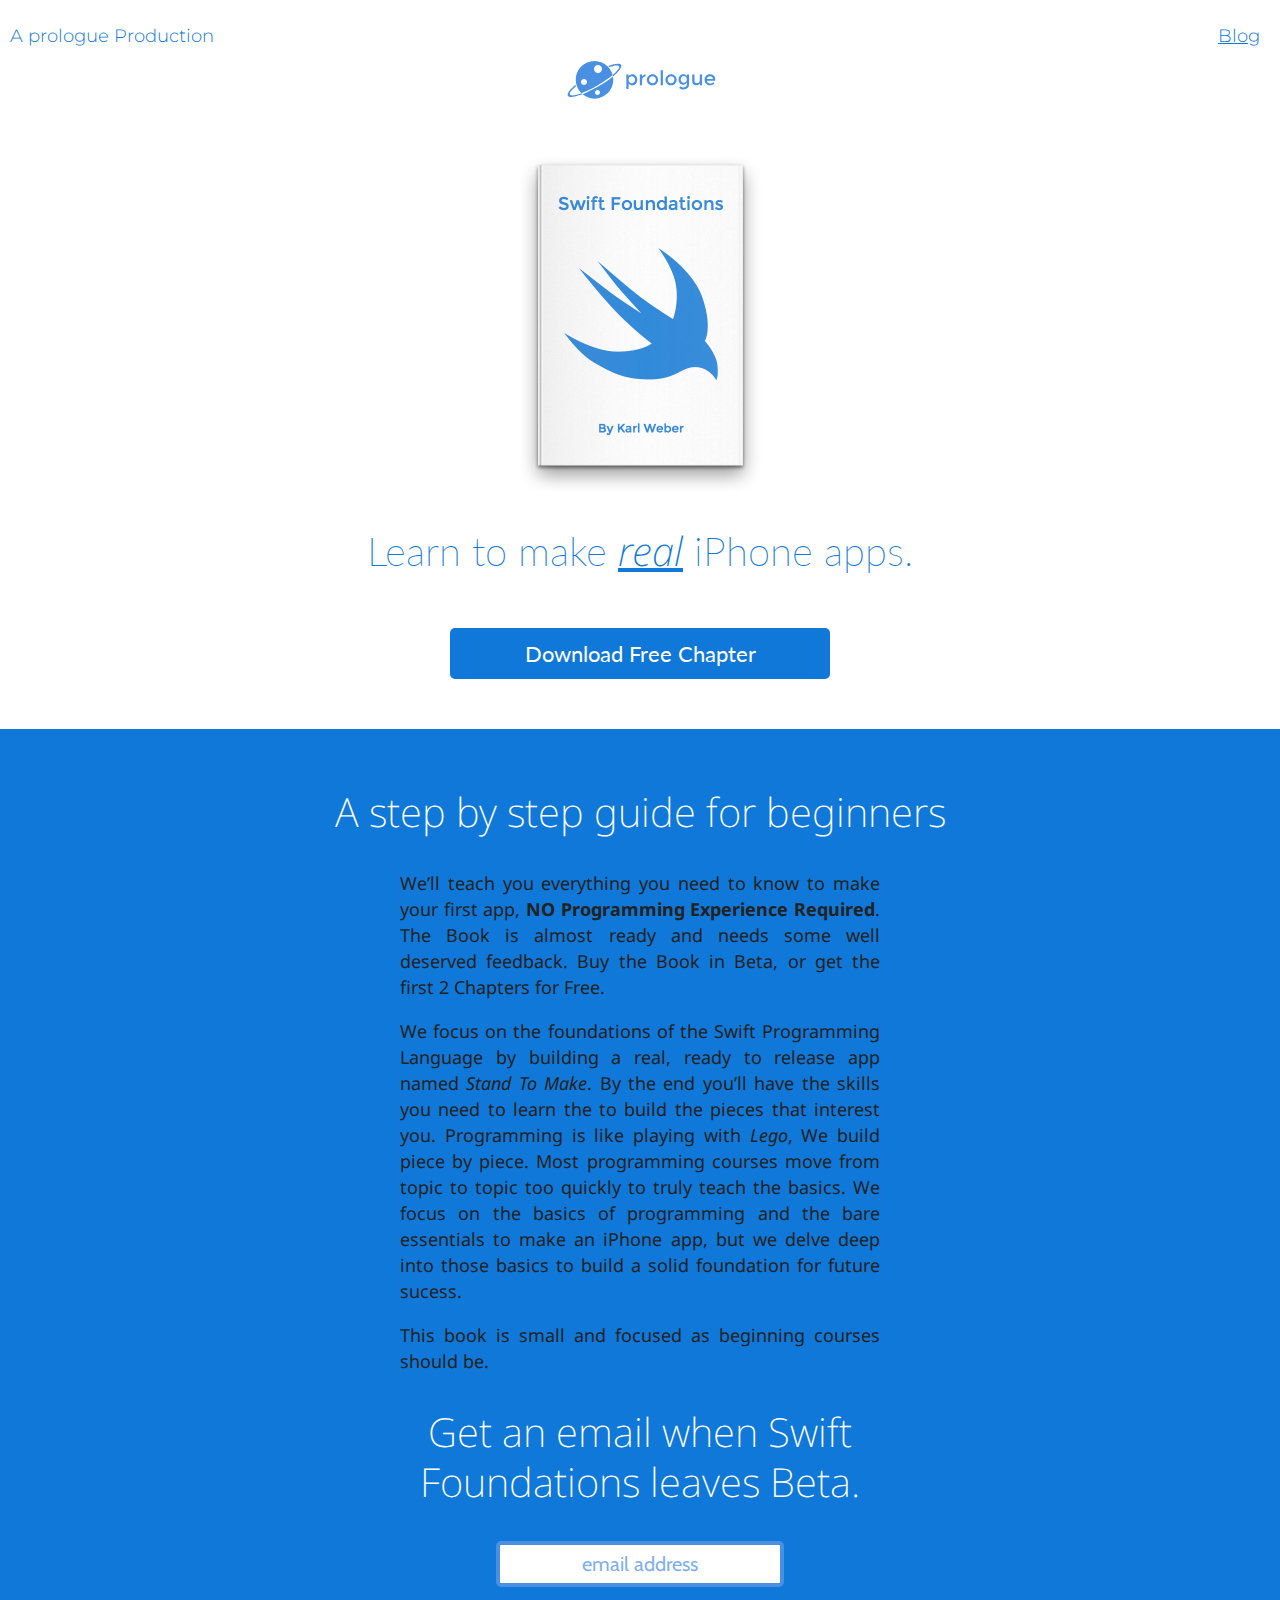
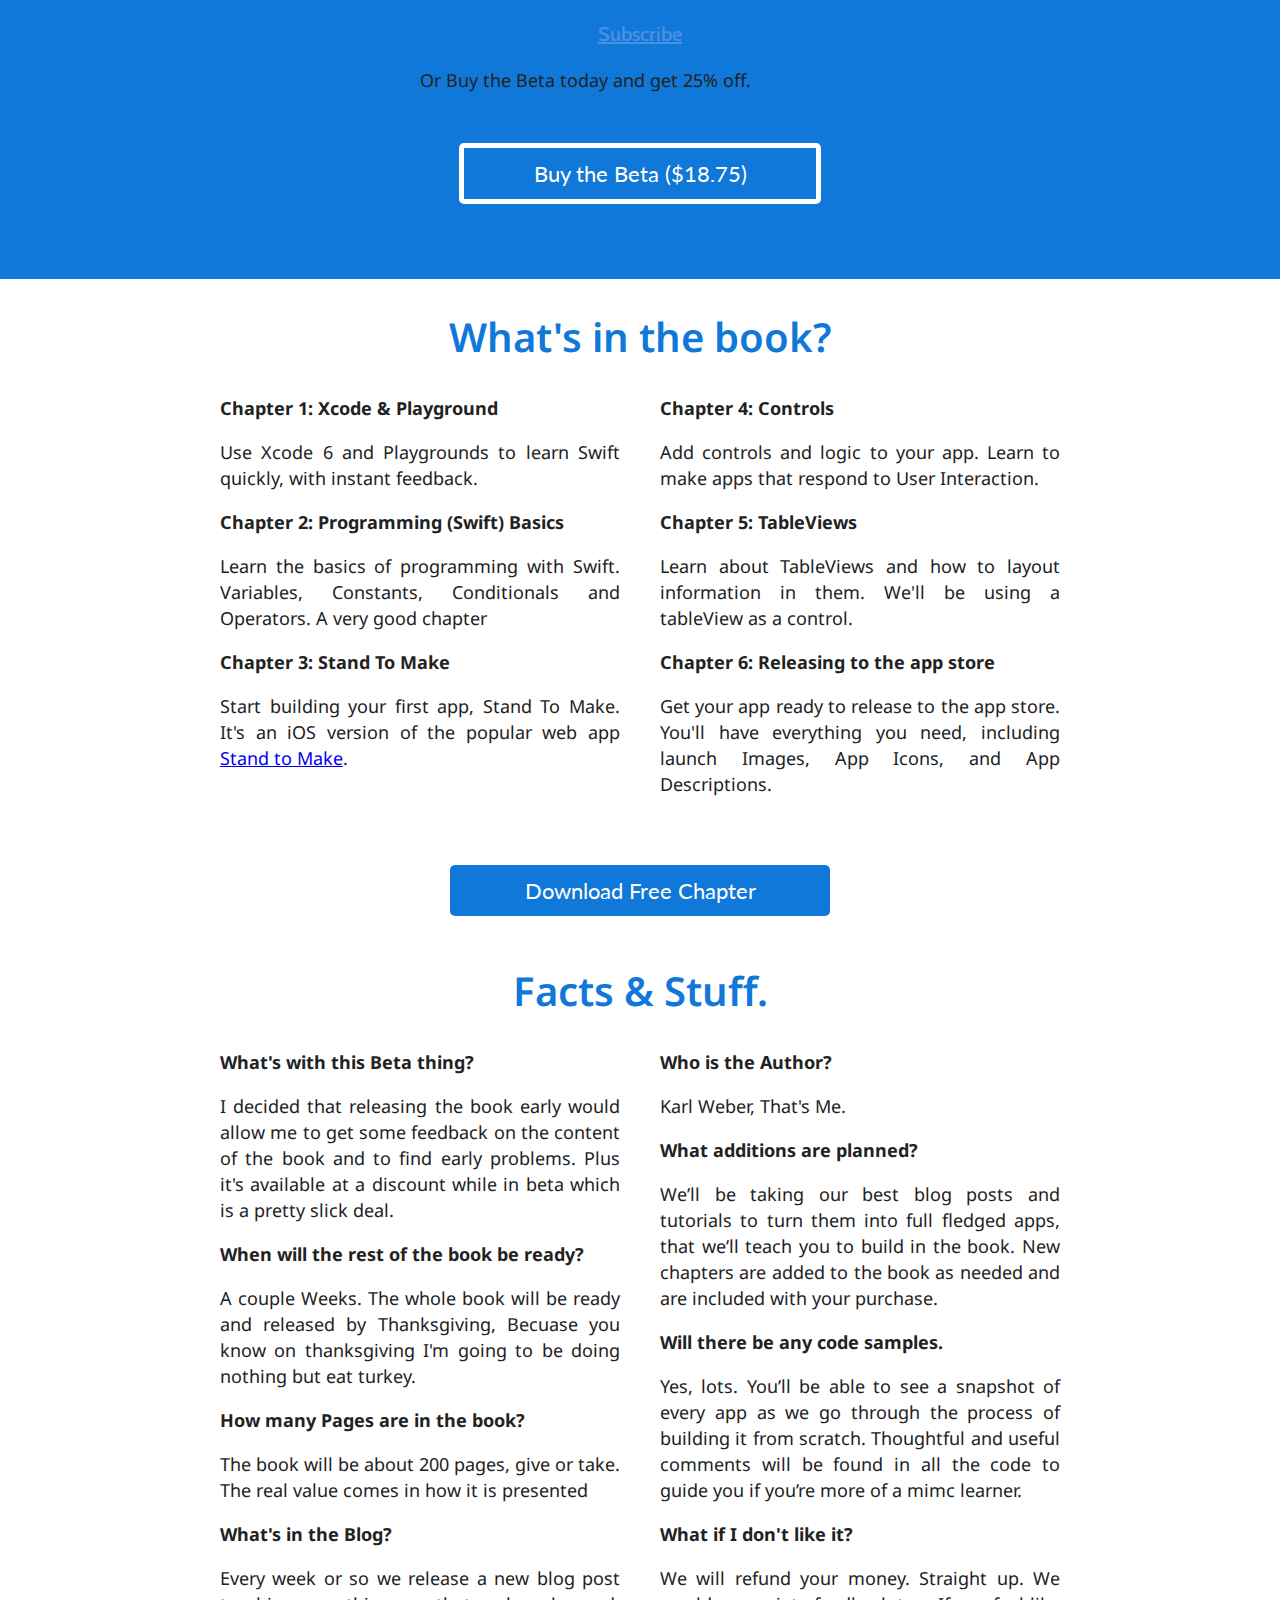
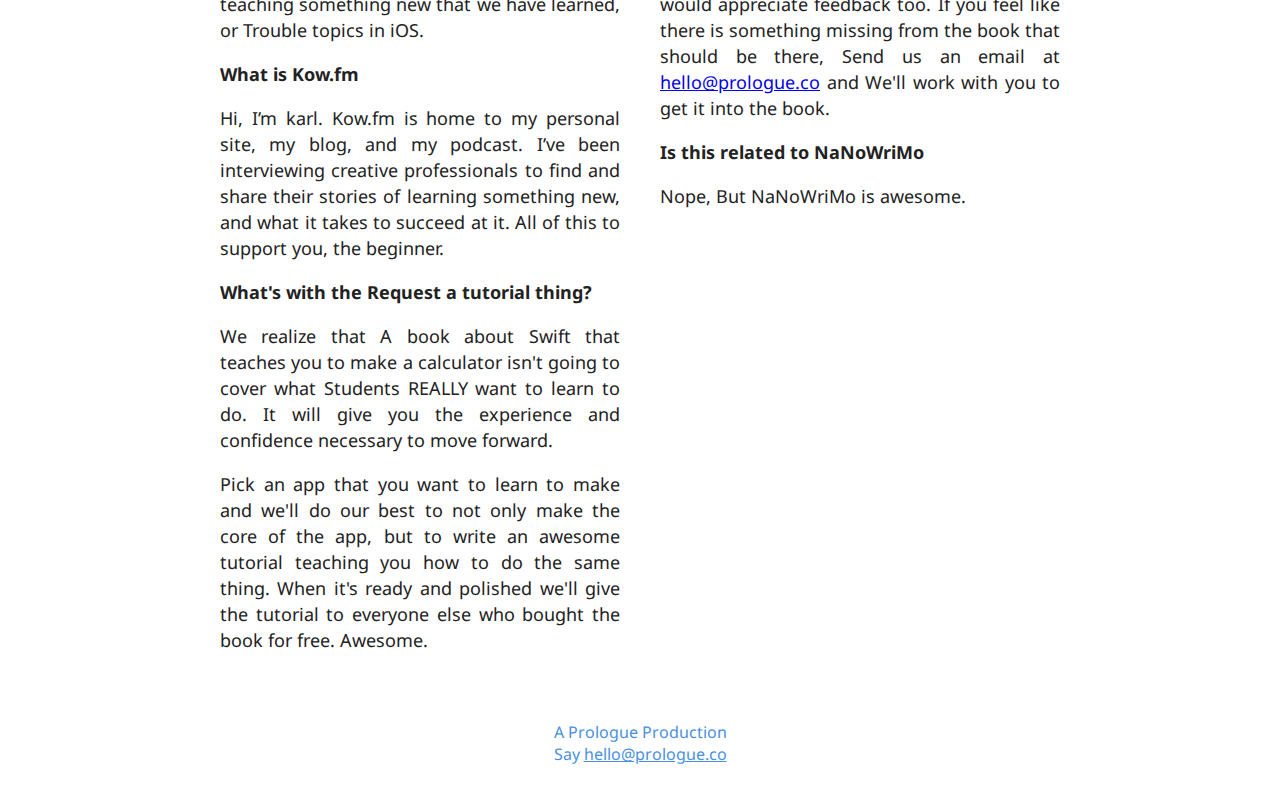
==== commit ee9b9486: "added a FAQ answer, to a question I have yet to recieve." ====
--- a/comingsoon.html
+++ b/comingsoon.html
@@ -127,8 +127,14 @@
 			<div class="elastic">
 				<div>
 
+					<p><strong>What's with this Beta thing?</strong></p>
+					<p>I decided that releasing the book early would allow me to get some feedback on the content of the book and to find early problems. Plus it's available at a discount while in beta which is a pretty slick deal.</p>
+
+					<p><strong>When will the rest of the book be ready?</strong></p>
+					<p>A couple Weeks. The whole book will be ready and released by Thanksgiving, Becuase you know on thanksgiving I'm going to be doing nothing but eat turkey.</p>
+
 					<p><strong>How many Pages are in the book?</strong></p>
-					<p>The book will be about 250 pages, give or take. The real value comes in how it is presented</p>
+					<p>The book will be about 200 pages, give or take. The real value comes in how it is presented</p>
 
 					<p><strong>What's in the Blog?</strong></p>
 					<p>Every week or so we release a new blog post teaching something new that we have learned, or Trouble topics in iOS.</p>
@@ -155,6 +161,9 @@
 
 					<p><strong>What if I don't like it?</strong></p>
 					<p>We will refund your money. Straight up. We would appreciate feedback too. If you feel like there is something missing from the book that should be there, Send us an email at <a href="mailto:hello@prologue.co">hello@prologue.co</a> and We'll work with you to get it into the book.</p>
+
+					<p><strong>Is this related to NaNoWriMo</strong></p>
+					<p>Nope, But NaNoWriMo is awesome.</p>
 
 				</div>
 			</div>
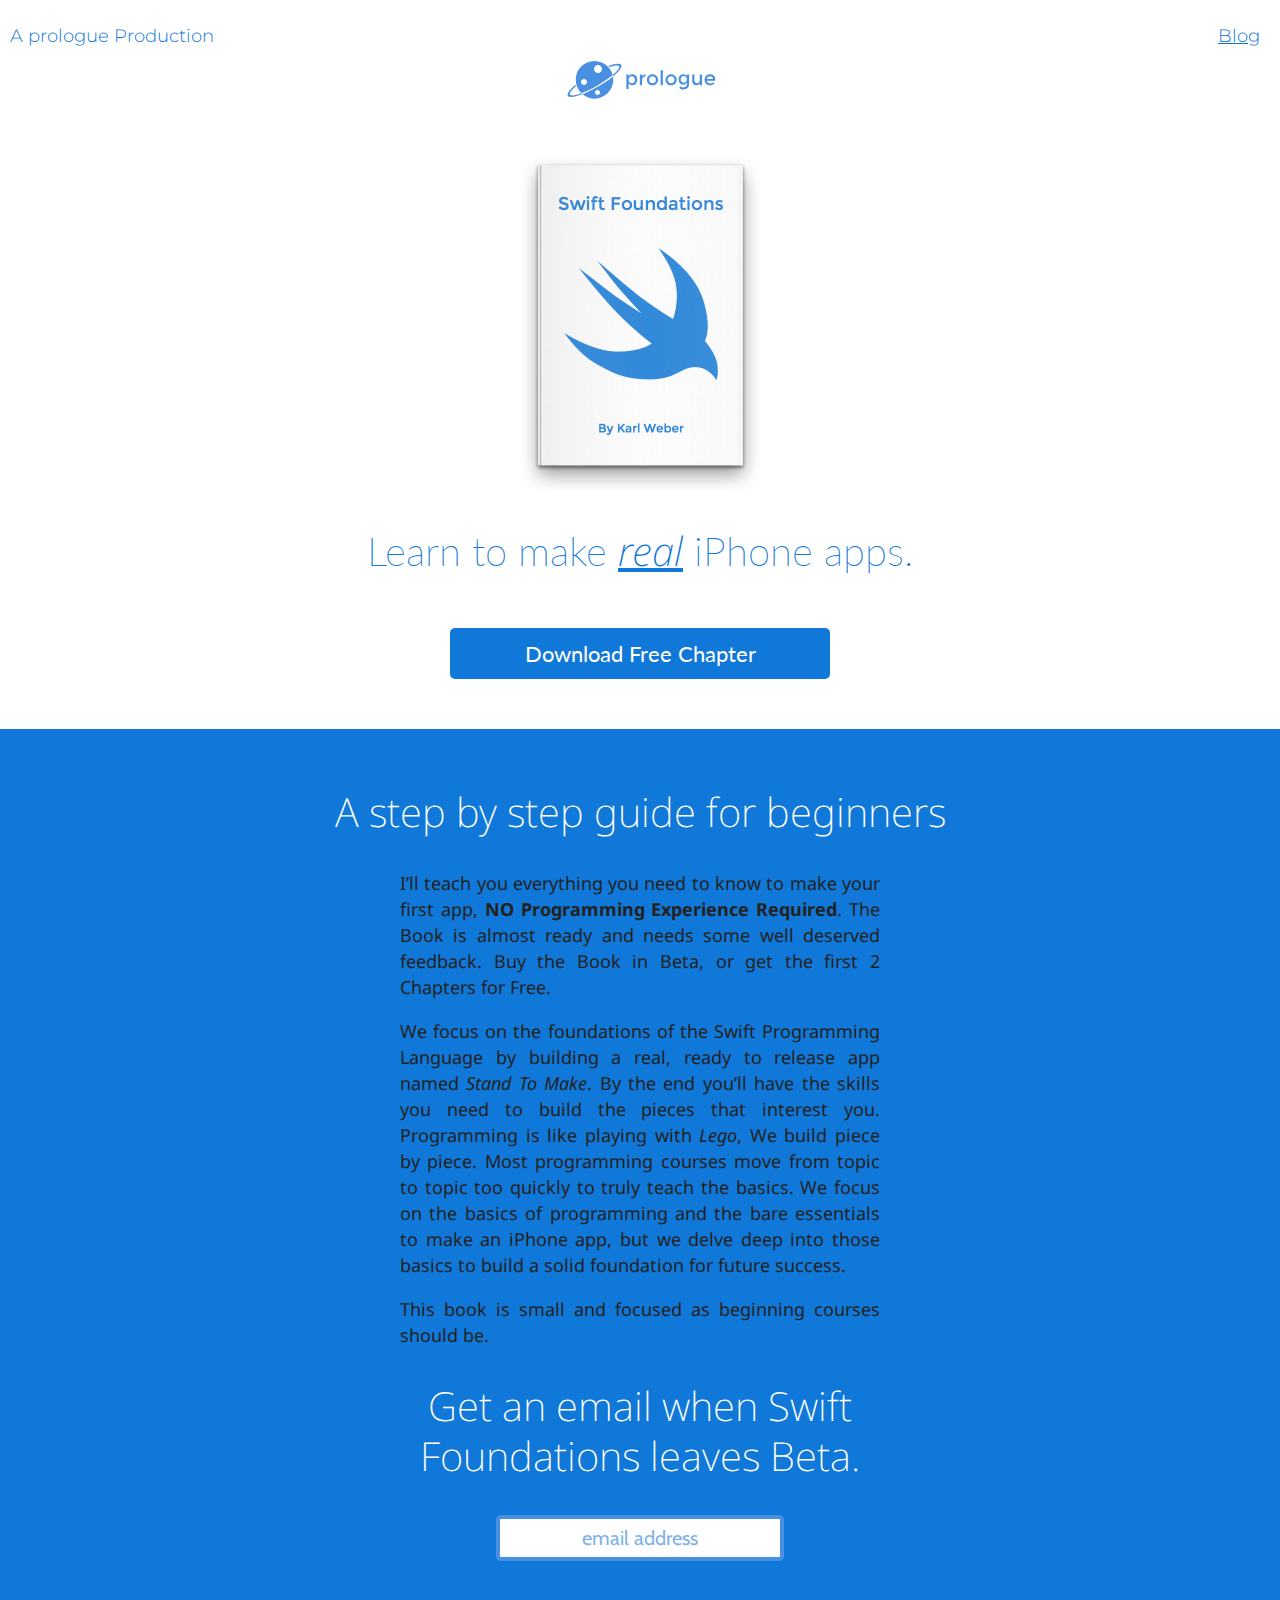
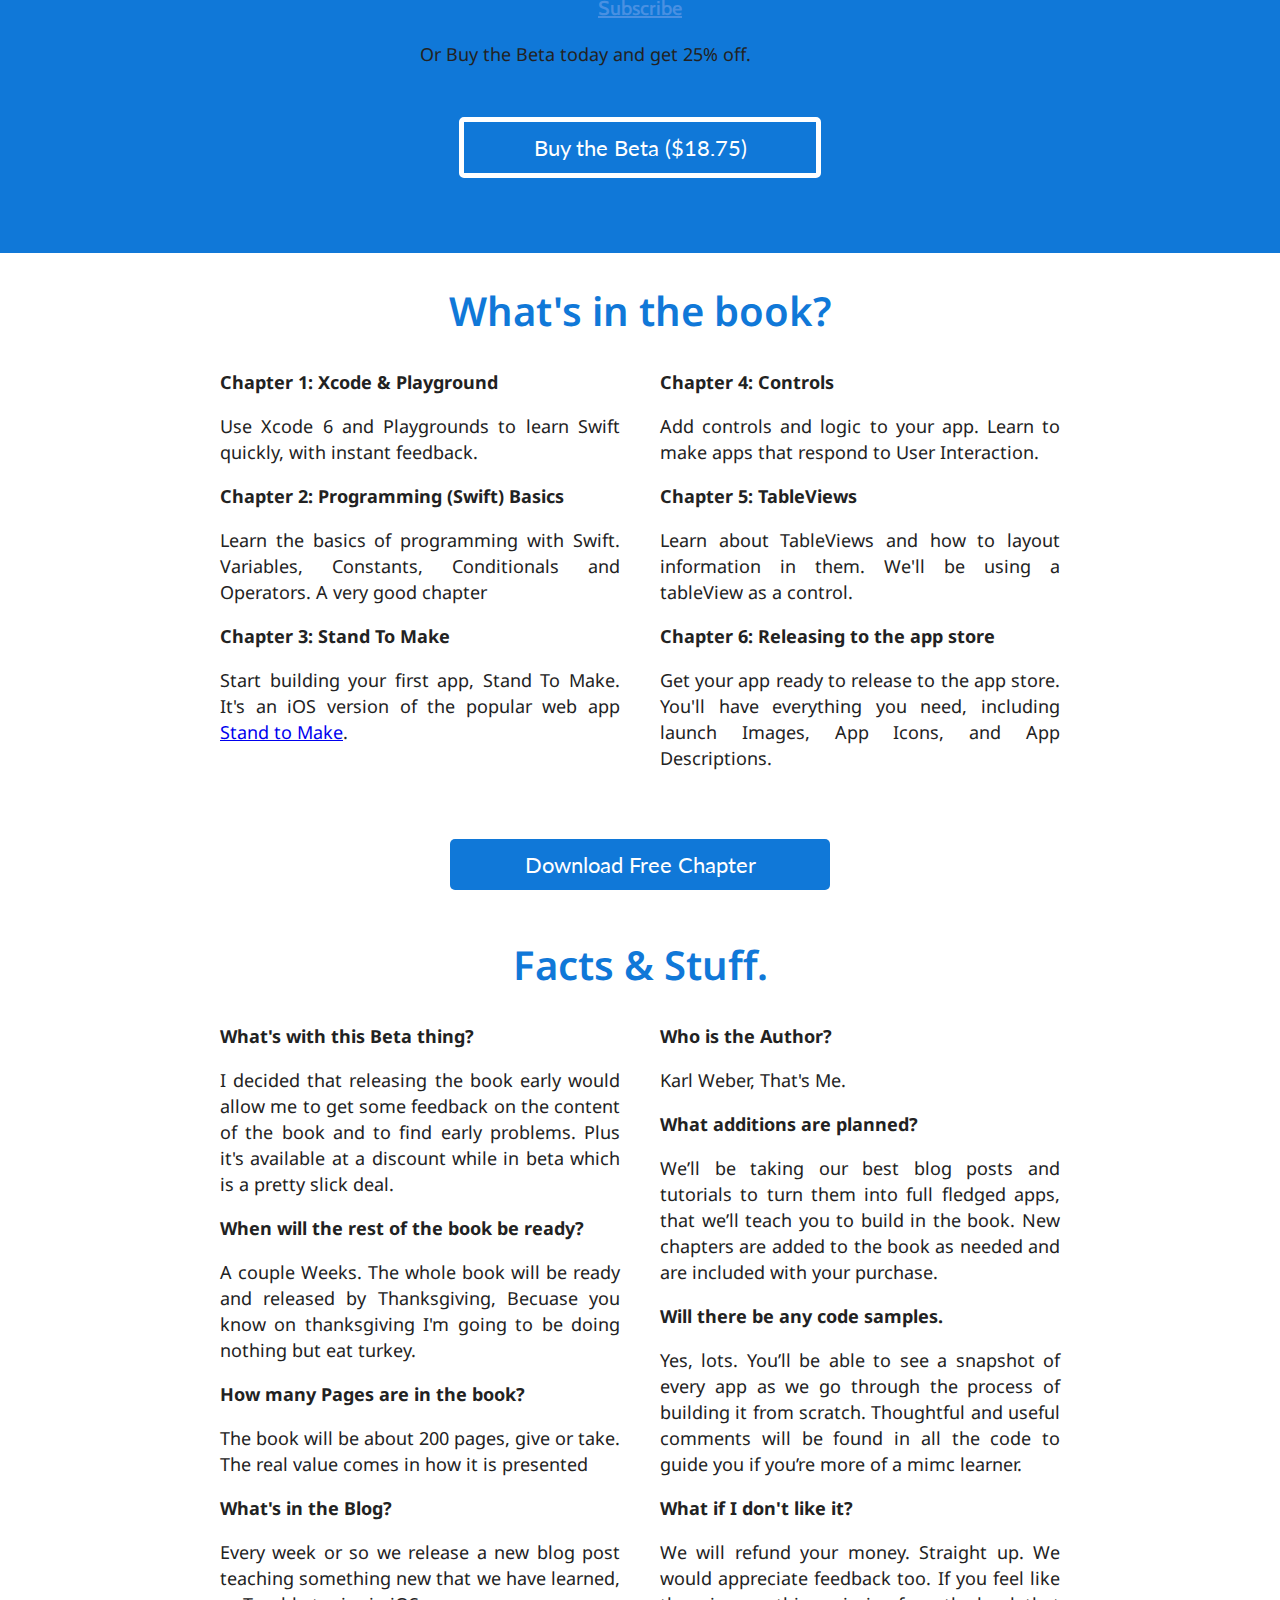
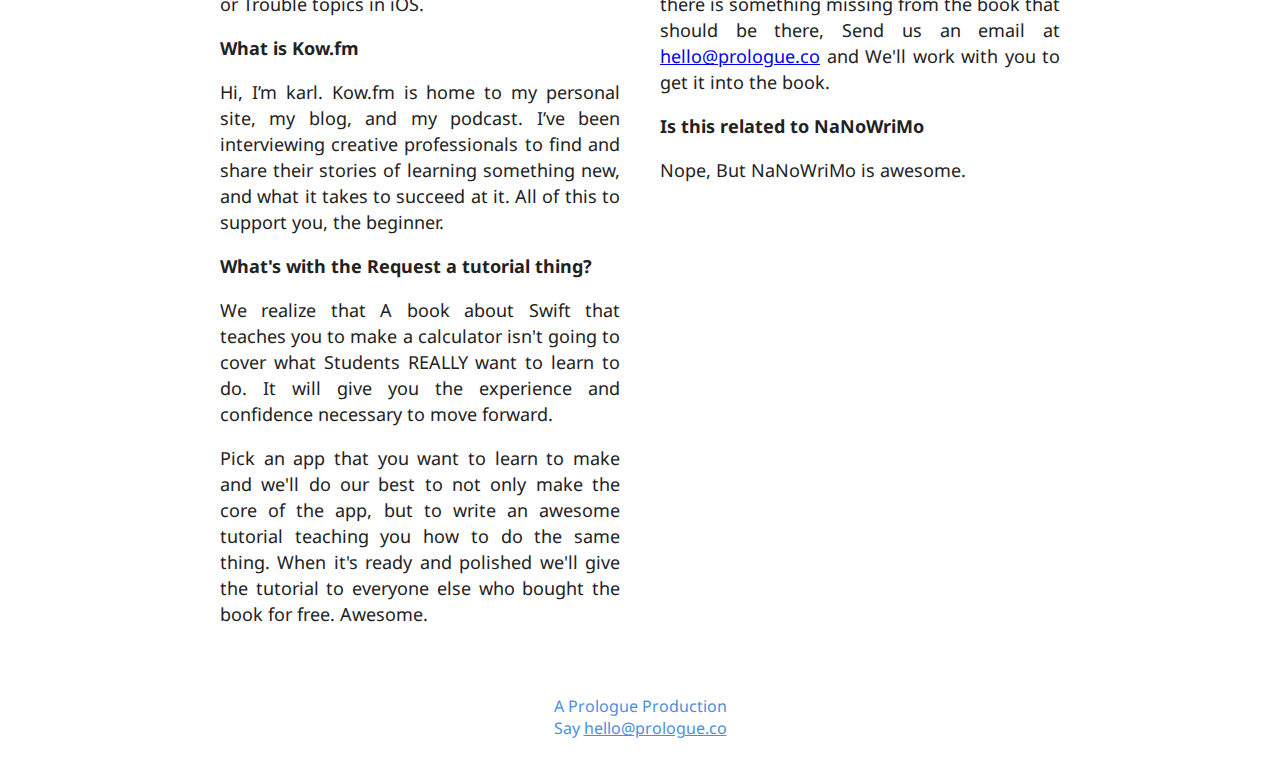
==== commit 51244ec9: "fixed spelling." ====
--- a/comingsoon.html
+++ b/comingsoon.html
@@ -51,9 +51,9 @@
 			<h2>A step by step guide for beginners</h2>
 		</div>
 		<div class="single marketing-text">
-			<p>We’ll teach you everything you need to know to make your first app, <strong>NO Programming Experience Required</strong>. The Book is almost ready and needs some well deserved feedback. Buy the Book in Beta, or get the first 2 Chapters for Free.</p>
-
-			<p>We focus on the foundations of the Swift Programming Language by building a real, ready to release app named <em>Stand To Make</em>. By the end you’ll have the skills you need to learn the to build the pieces that interest you. Programming is like playing with <em>Lego</em>, We build piece by piece. Most programming courses move from topic to topic too quickly to truly teach the basics. We focus on the basics of programming and the bare essentials to make an iPhone app, but we delve deep into those basics to build a solid foundation for future sucess. </p>
+			<p>I’ll teach you everything you need to know to make your first app, <strong>NO Programming Experience Required</strong>. The Book is almost ready and needs some well deserved feedback. Buy the Book in Beta, or get the first 2 Chapters for Free.</p>
+
+			<p>We focus on the foundations of the Swift Programming Language by building a real, ready to release app named <em>Stand To Make</em>. By the end you’ll have the skills you need to build the pieces that interest you. Programming is like playing with <em>Lego</em>, We build piece by piece. Most programming courses move from topic to topic too quickly to truly teach the basics. We focus on the basics of programming and the bare essentials to make an iPhone app, but we delve deep into those basics to build a solid foundation for future success. </p>
 
 			<p>This book is small and focused as beginning courses should be. </p>
 
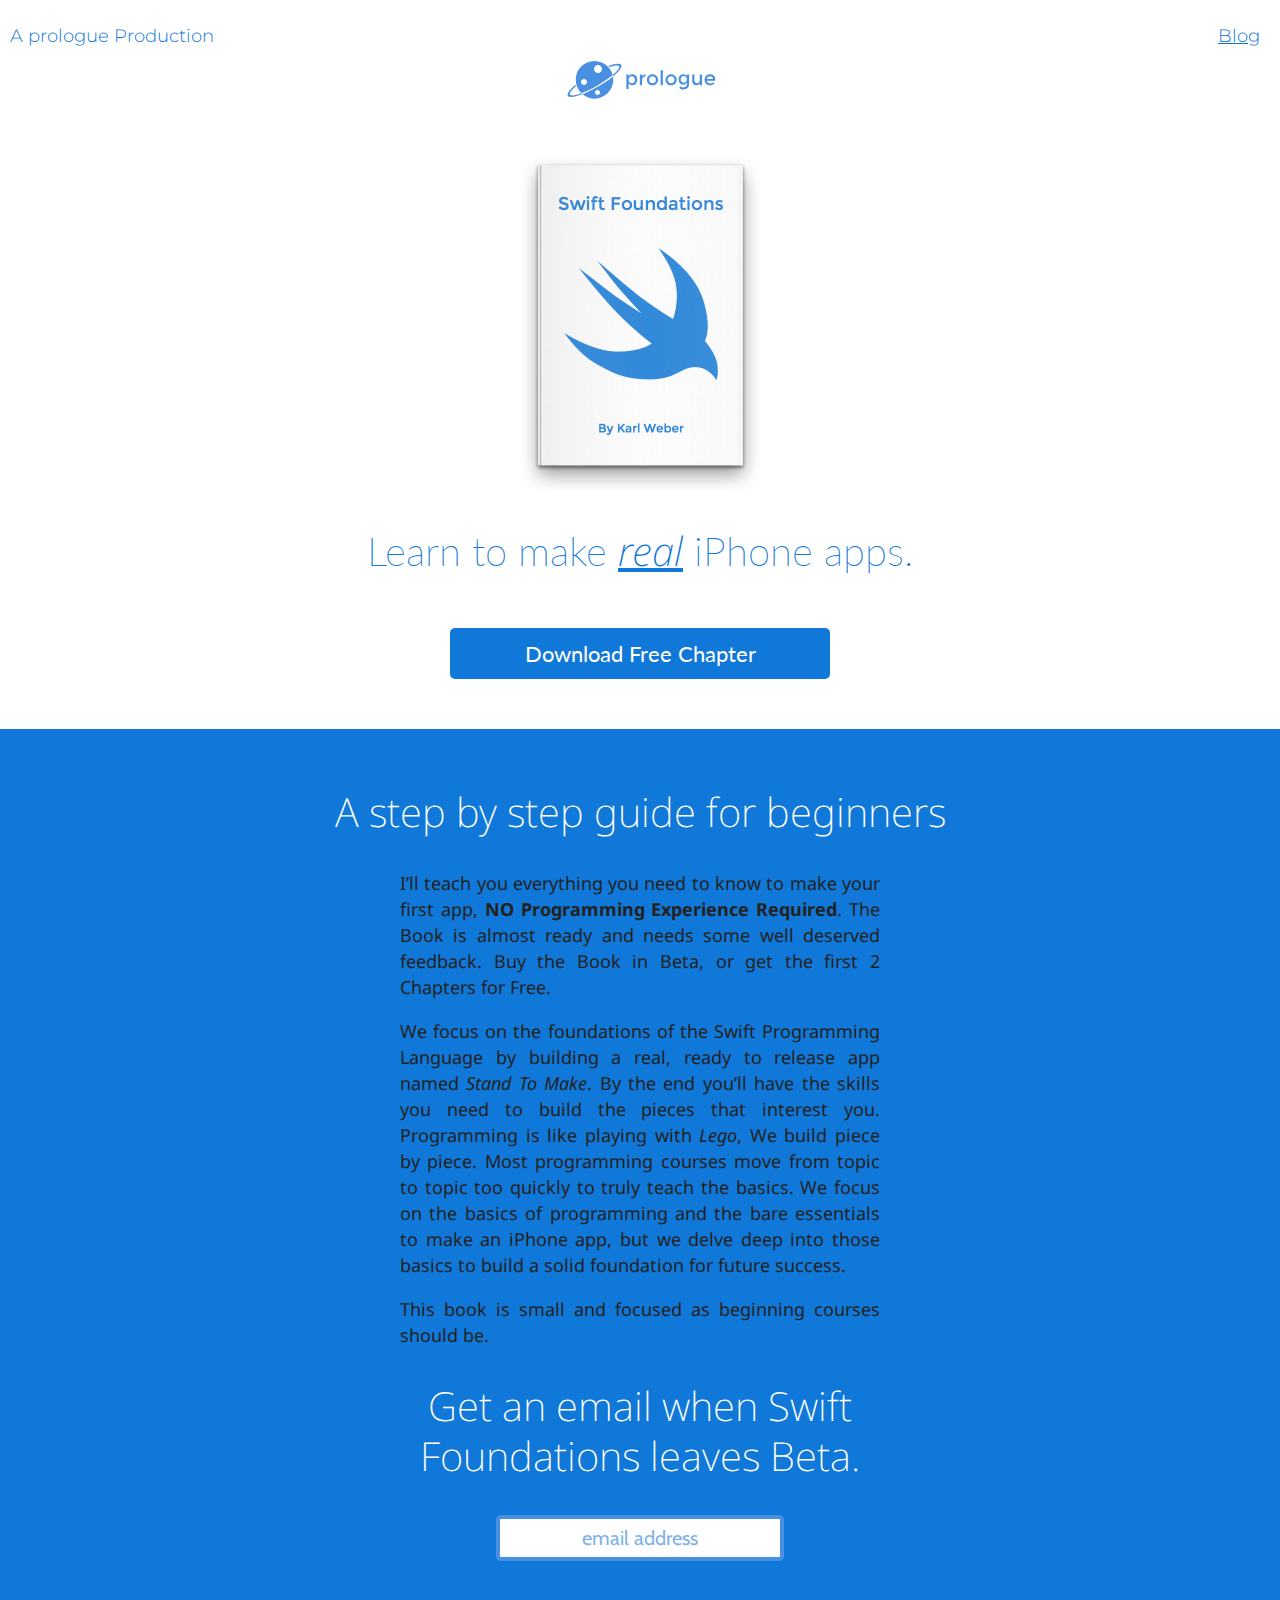
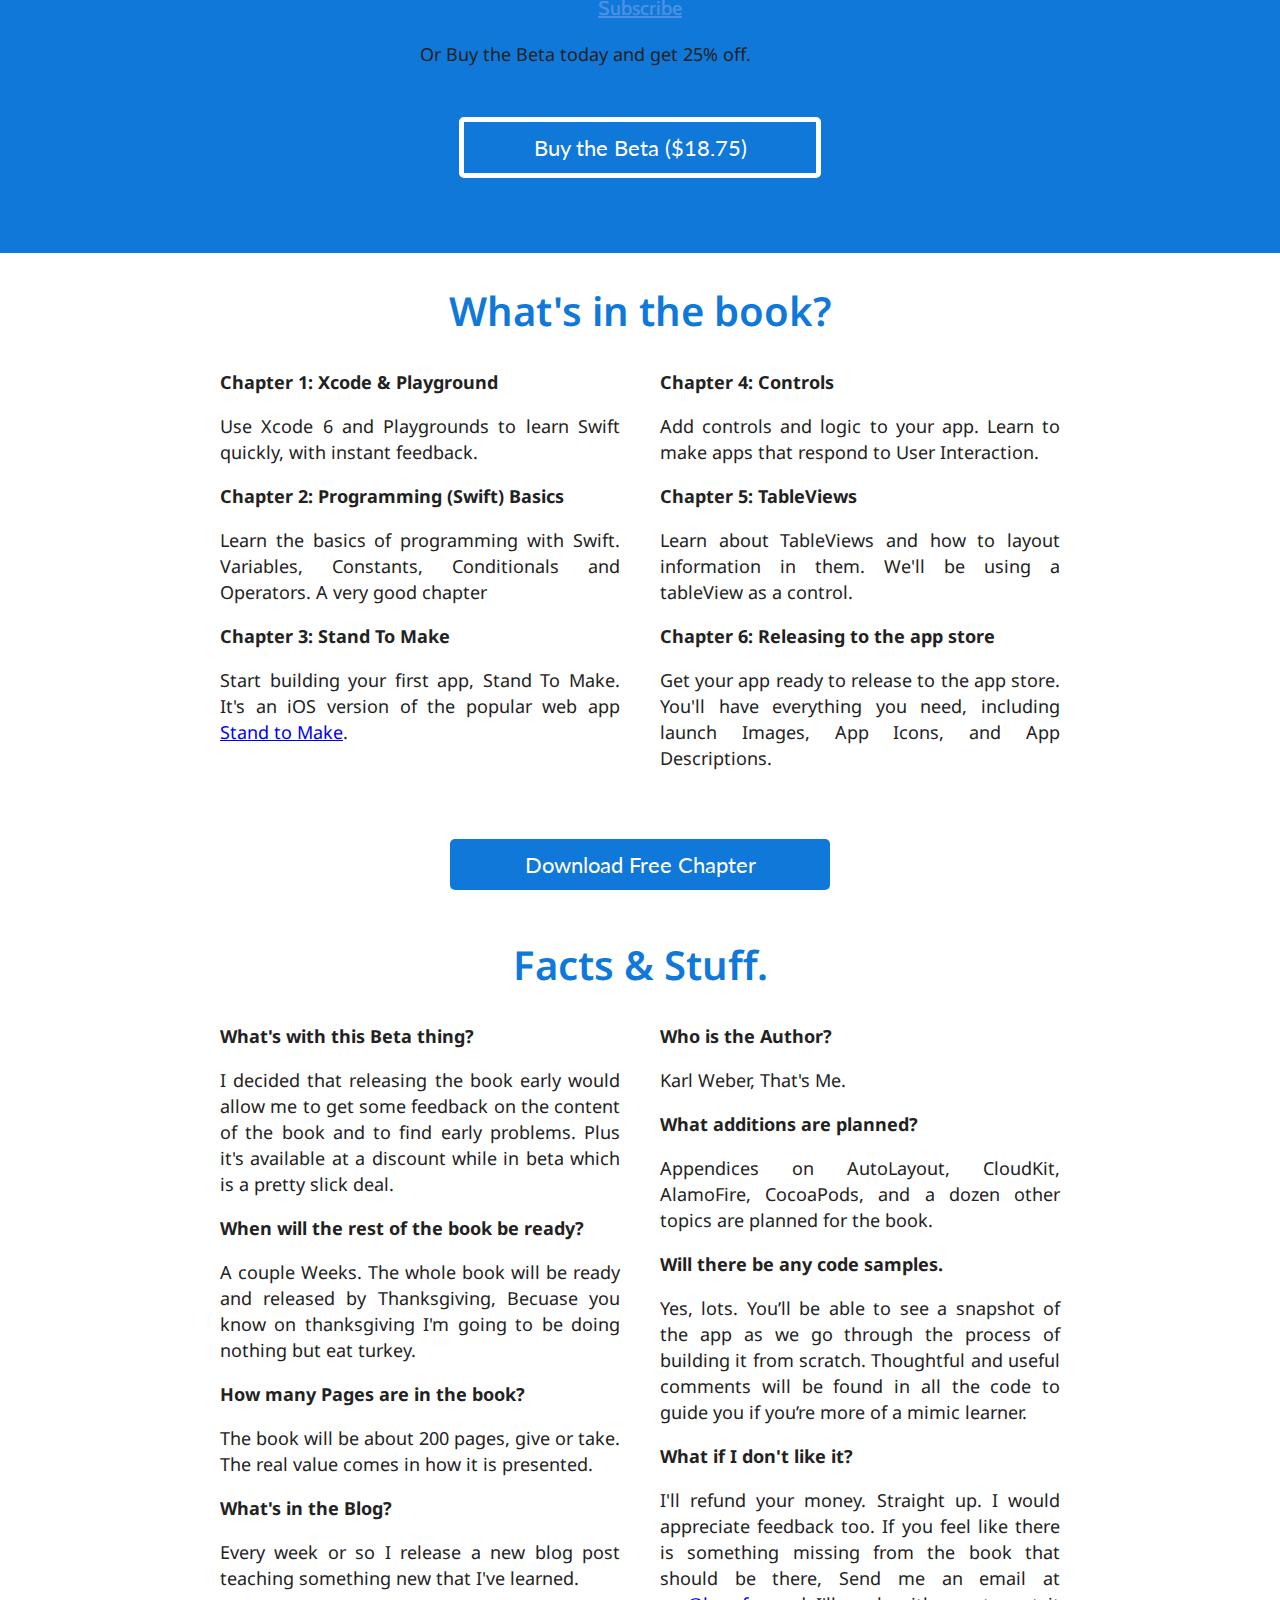
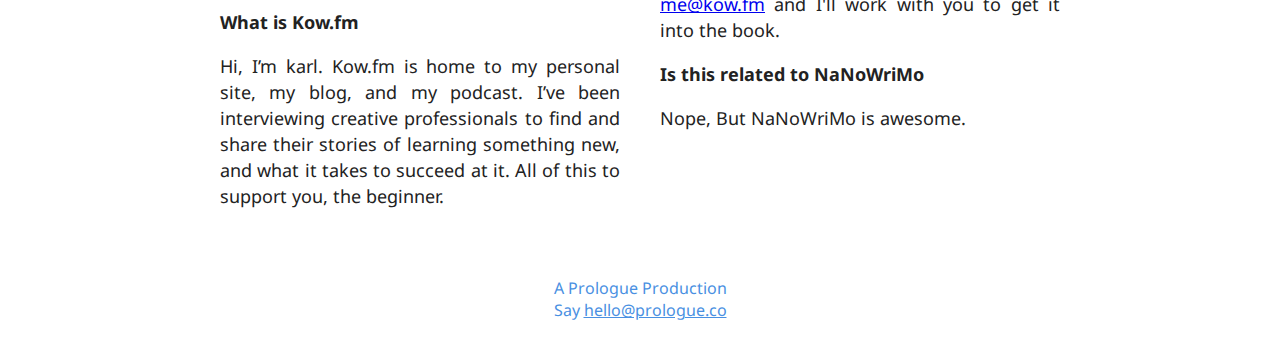
==== commit d1978d49: "fixed content" ====
--- a/comingsoon.html
+++ b/comingsoon.html
@@ -134,19 +134,14 @@
 					<p>A couple Weeks. The whole book will be ready and released by Thanksgiving, Becuase you know on thanksgiving I'm going to be doing nothing but eat turkey.</p>
 
 					<p><strong>How many Pages are in the book?</strong></p>
-					<p>The book will be about 200 pages, give or take. The real value comes in how it is presented</p>
+					<p>The book will be about 200 pages, give or take. The real value comes in how it is presented.</p>
 
 					<p><strong>What's in the Blog?</strong></p>
-					<p>Every week or so we release a new blog post teaching something new that we have learned, or Trouble topics in iOS.</p>
+					<p>Every week or so I release a new blog post teaching something new that I've learned.</p>
 
 					<p><strong>What is Kow.fm</strong></p>
 					<p>Hi, I’m karl. Kow.fm is home to my personal site, my blog, and my podcast. I’ve been interviewing creative professionals to find and share their stories of learning something new, and what it takes to succeed at it. All of this to support you, the beginner.</p>
 
-					<p><strong>What's with the Request a tutorial thing?</strong></p>
-					<p>We realize that A book about Swift that teaches you to make a calculator isn't going to cover what Students REALLY want to learn to do. It will give you the experience and confidence necessary to move forward.</p> 
-
-					<p>Pick an app that you want to learn to make and we'll do our best to not only make the core of the app, but to write an awesome tutorial teaching you how to do the same thing. When it's ready and polished we'll give the tutorial to everyone else who bought the book for free. Awesome. </p>
-
 				</div>
 				<div>
 
@@ -154,13 +149,13 @@
 					<p>Karl Weber, That's Me.</p>
 
 					<p><strong>What additions are planned?</strong></p>
-					<p>We’ll be taking our best blog posts and tutorials to turn them into full fledged apps, that we’ll teach you to build in the book. New chapters are added to the book as needed and are included with your purchase.</p>
+					<p>Appendices on AutoLayout, CloudKit, AlamoFire, CocoaPods, and a dozen other topics are planned for the book.</p>
 
 					<p><strong>Will there be any code samples.</strong></p>
-					<p>Yes, lots. You’ll be able to see a snapshot of every app as we go through the process of building it from scratch. Thoughtful and useful comments will be found in all the code to guide you if you’re more of a mimc learner.</p>
+					<p>Yes, lots. You’ll be able to see a snapshot of the app as we go through the process of building it from scratch. Thoughtful and useful comments will be found in all the code to guide you if you’re more of a mimic learner.</p>
 
 					<p><strong>What if I don't like it?</strong></p>
-					<p>We will refund your money. Straight up. We would appreciate feedback too. If you feel like there is something missing from the book that should be there, Send us an email at <a href="mailto:hello@prologue.co">hello@prologue.co</a> and We'll work with you to get it into the book.</p>
+					<p>I'll refund your money. Straight up. I would appreciate feedback too. If you feel like there is something missing from the book that should be there, Send me an email at <a href="mailto:me@kow.fm">me@kow.fm</a> and I'll work with you to get it into the book.</p>
 
 					<p><strong>Is this related to NaNoWriMo</strong></p>
 					<p>Nope, But NaNoWriMo is awesome.</p>
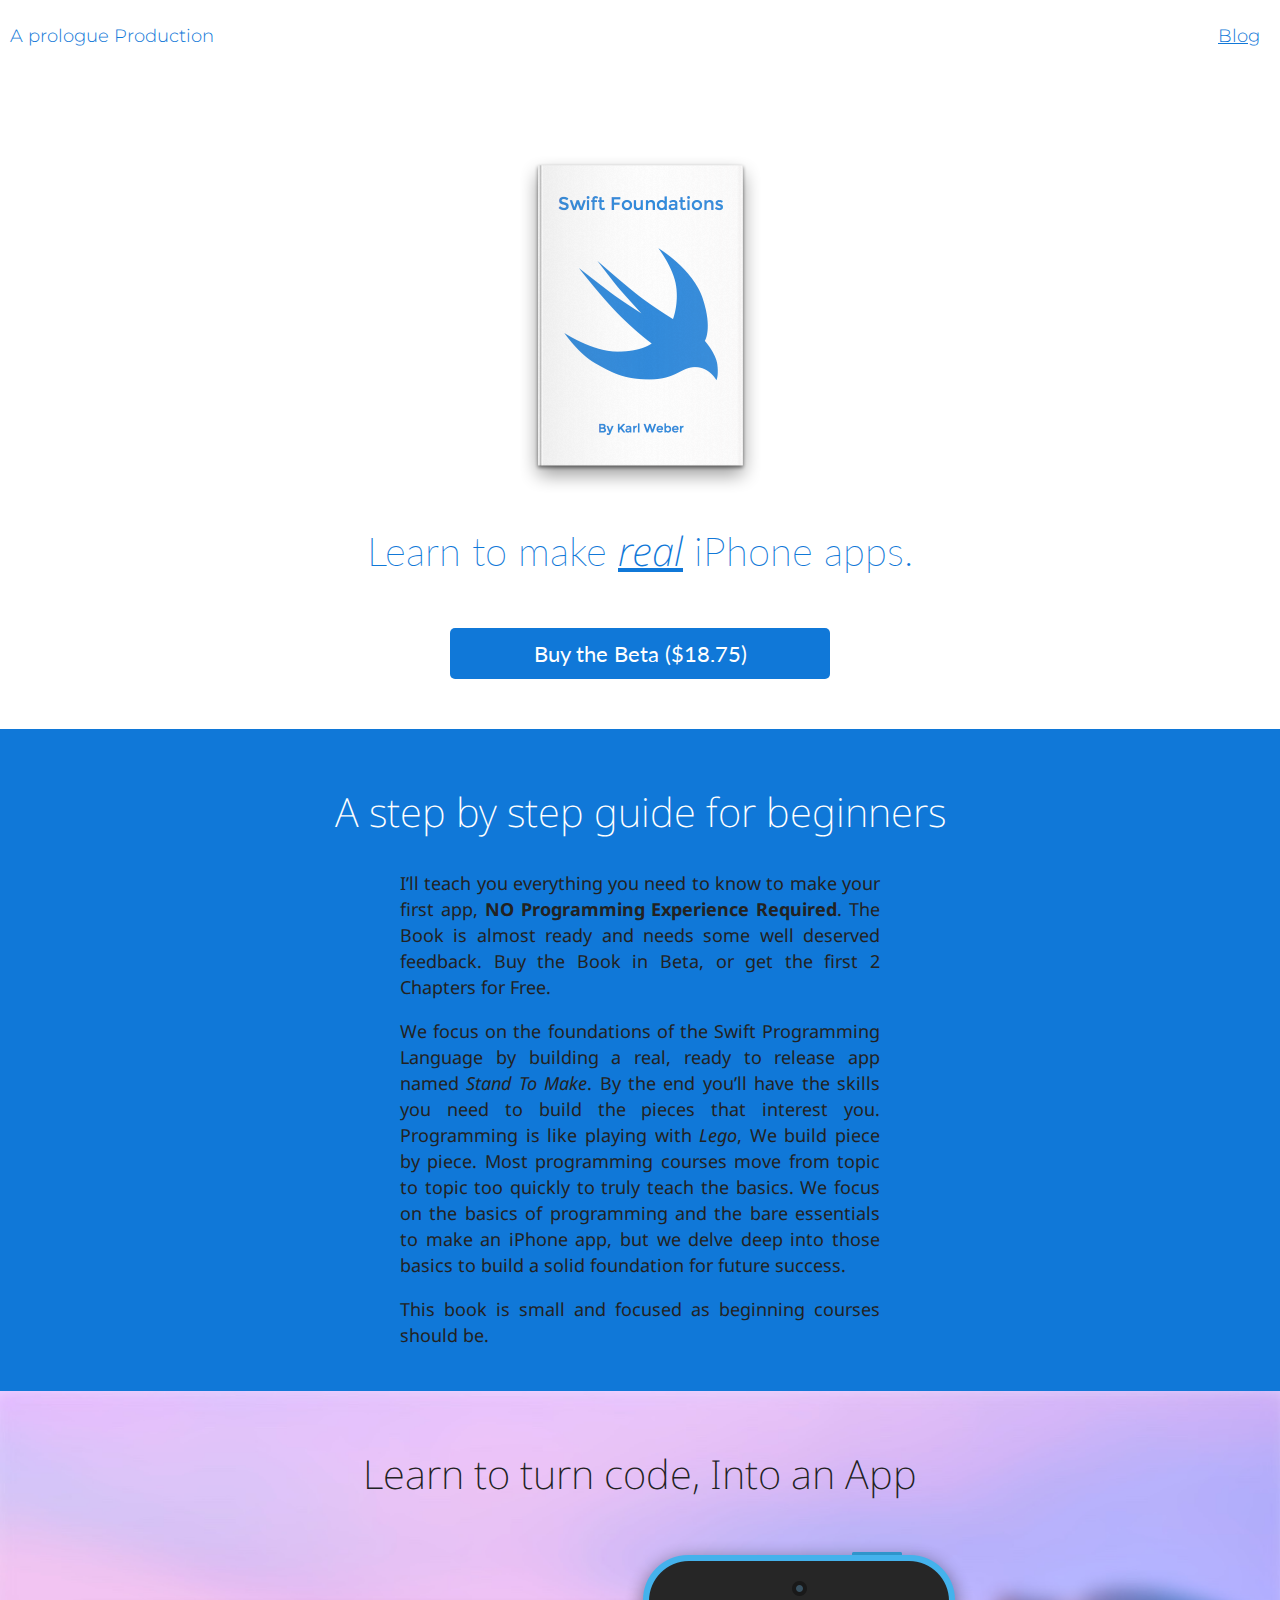
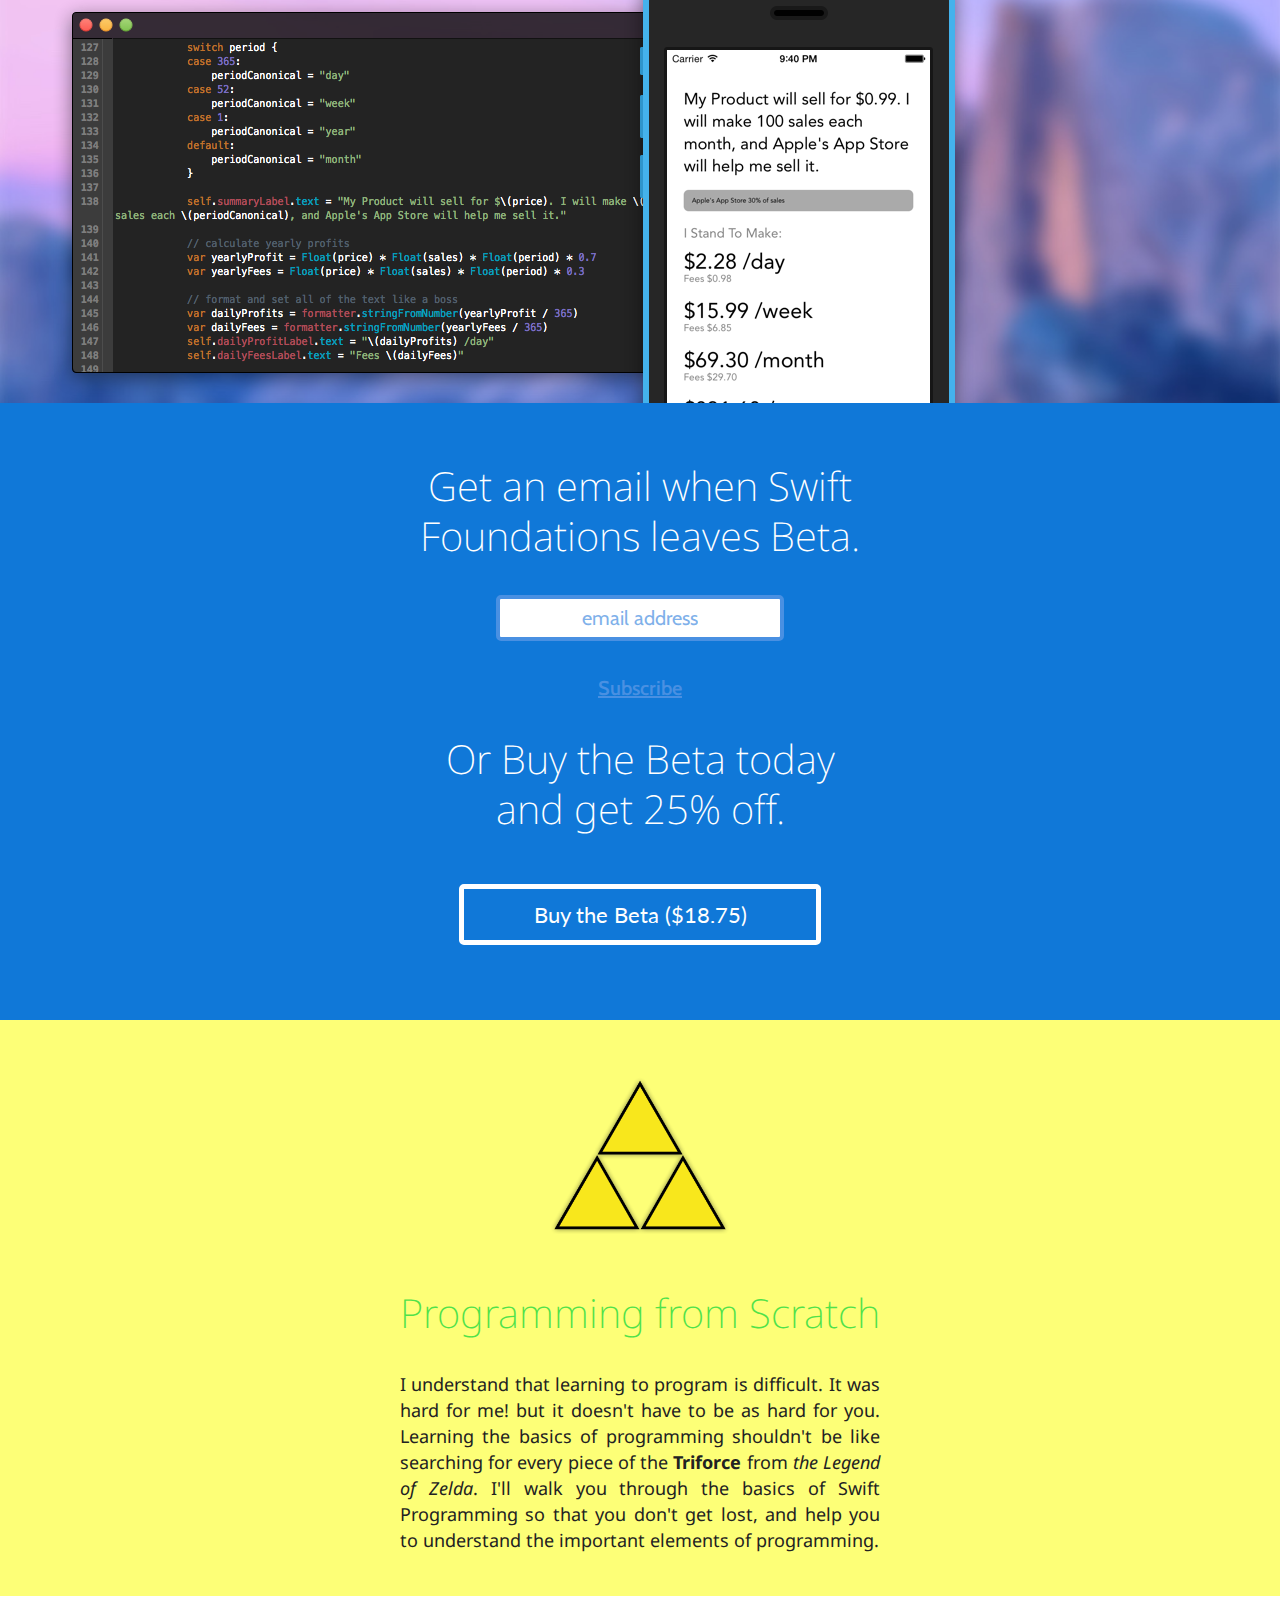
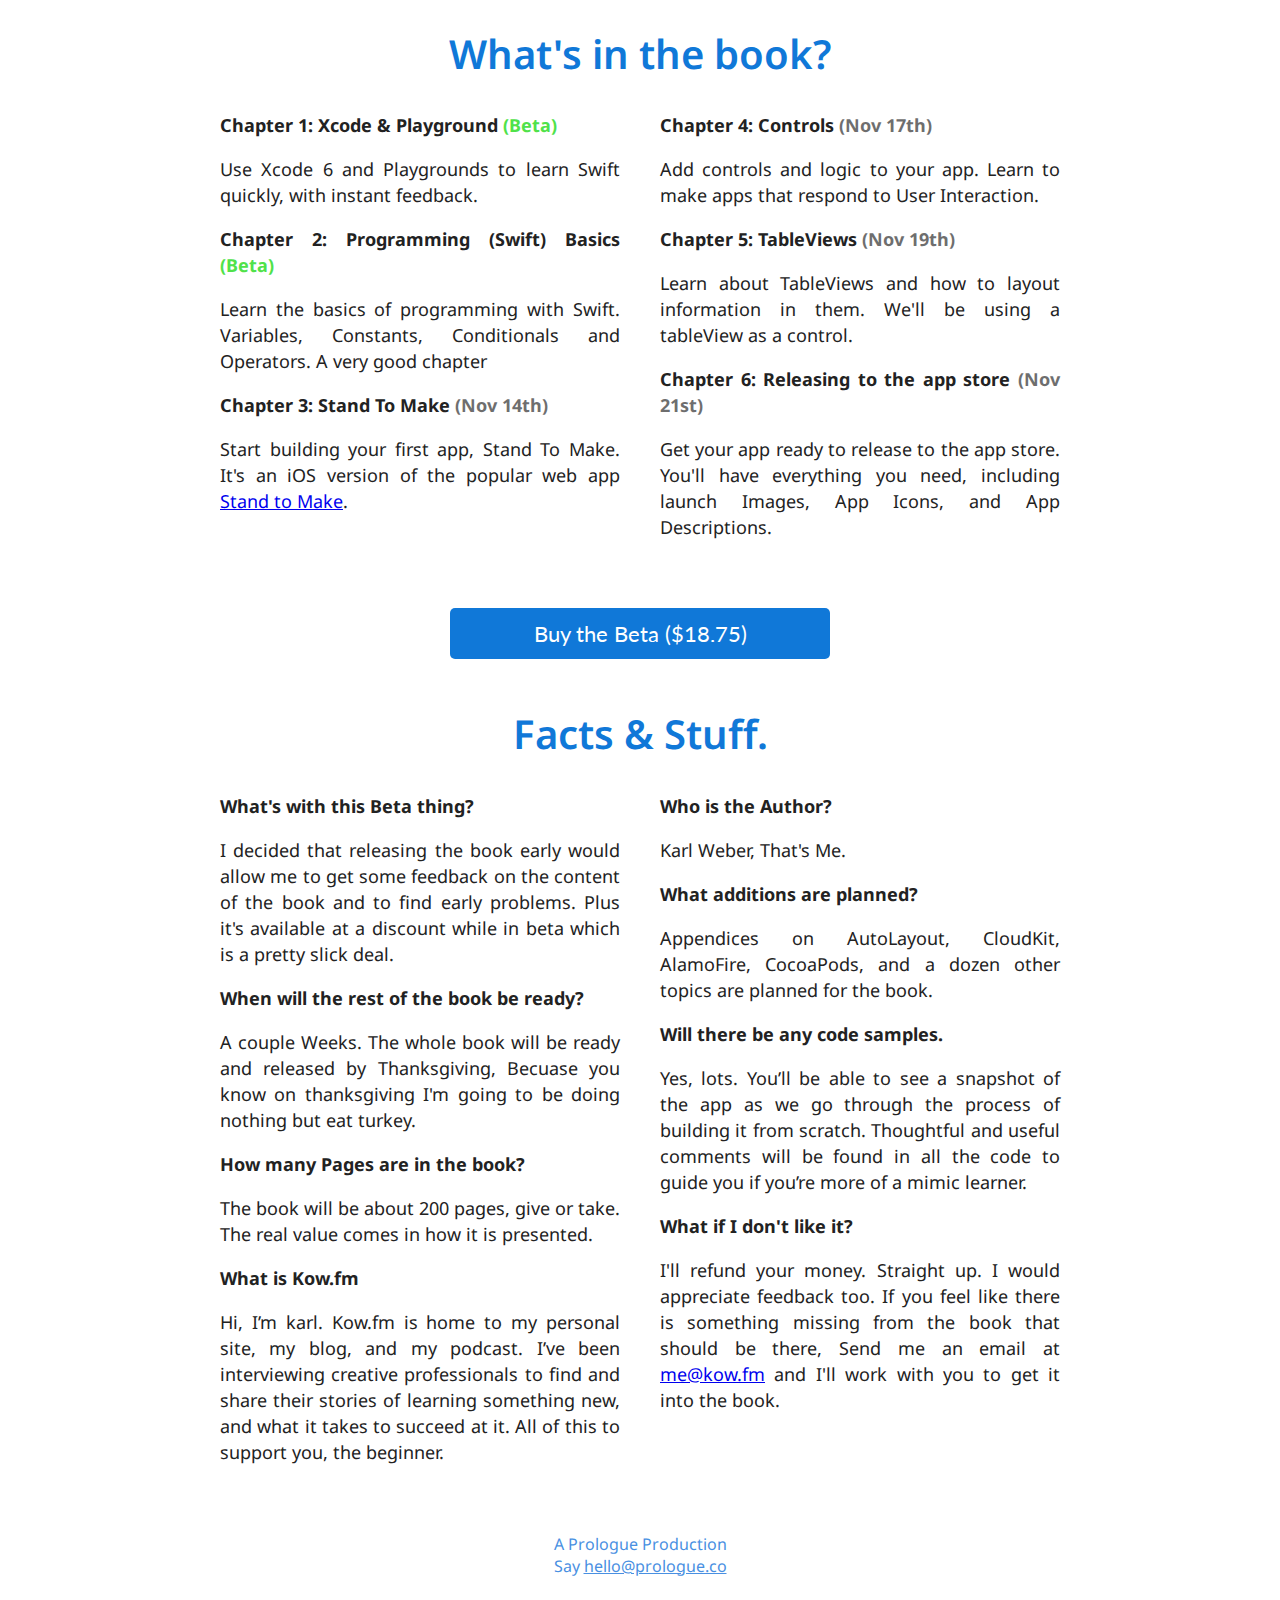
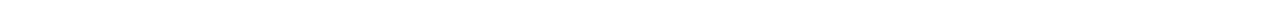
==== commit d6ef6ba0: "design Update." ====
--- a/comingsoon.html
+++ b/comingsoon.html
@@ -2,7 +2,7 @@
 <html>
 <head>
 	<meta charset="utf-8" />
-	<title>Prologue Productions</title>
+	<title>Swift Foundations (Coming Soon) - Prologue Productions</title>
 
 	<!--
 		What up!!!! 
@@ -26,12 +26,11 @@
 
 	<header>
 		<p>A prologue Production</p>
-		<a class="logo" href="http://www.prologue.co">Prologue </a>
+		<!-- <a class="logo" href="http://www.prologue.co">Prologue </a> -->
 		<p><a href="http://kow.fm" target="_blank">Blog</a></p>
 	</header>
 
 	<div class="elastic-container">
-
 		<div class="swiftbookcover">
 			<!-- <img class="bookcover" src="/img/SwiftFoundations-Cover-iPad@2x.png"> -->
 			<!-- <img class="bookcover" src="/img/SwiftBook.jpg"> -->
@@ -42,7 +41,7 @@
 			<h1>Learn to make <em>real</em> iPhone apps.</h1>
 		</div>
 		<div class="full marketing-text">
-			<a href="https://gum.co/swiftbookfree" class="gumroad-button button">Download Free Chapter</a>
+			<a href="https://gum.co/swiftbook/beta" class="gumroad-button button">Buy the Beta ($18.75)</a>
 		</div>
 	</div>
 
@@ -56,6 +55,19 @@
 			<p>We focus on the foundations of the Swift Programming Language by building a real, ready to release app named <em>Stand To Make</em>. By the end you’ll have the skills you need to build the pieces that interest you. Programming is like playing with <em>Lego</em>, We build piece by piece. Most programming courses move from topic to topic too quickly to truly teach the basics. We focus on the basics of programming and the bare essentials to make an iPhone app, but we delve deep into those basics to build a solid foundation for future success. </p>
 
 			<p>This book is small and focused as beginning courses should be. </p>
+
+		</div>
+	</div>
+	<div class="elastic-container yosemite-row">
+		<div class="full marketing-text">
+			<h2>Learn to turn code, Into an App</h2>
+		</div>
+	</div>
+
+
+	
+	<div class="elastic-container blue-row">
+		<div class="single marketing-text">
 
 			<h2>Get an email when Swift Foundations leaves Beta.</h2>
 			<!-- Begin MailChimp Signup Form -->
@@ -77,45 +89,63 @@
 			<!--End mc_embed_signup-->
 
 			<div class="single marketing-text">
-				<p>Or Buy the Beta today and get 25% off.</p>
+				<h2>Or Buy the Beta today and get 25% off.</h2>
 				<a href="https://gum.co/swiftbook/beta" class="gumroad-button button">Buy the Beta ($18.75)</a>
 			</div>
 
-		</div>
+
+
+		</div>
+	</div>
+
+	<div class="elastic-container yellow-row">
+
+		<div class="full marketing-text">
+			<img class="triforce" src="/img/Triforce.png">
+			<h2>Programming from Scratch</h2>
+		</div>
+		<div class="single marketing-text">
+			<p>I understand that learning to program is difficult. It was hard for me! but it doesn't have to be as hard for you. Learning the basics of programming shouldn't be like searching for every piece of the <strong>Triforce</strong> from <em>the Legend of Zelda</em>. I'll walk you through the basics of Swift Programming so that you don't get lost, and help you to understand the important elements of programming.</p>
+
+		</div>
+
 	</div>
 
 	<div class="elastic-container">
 		<div class="full marketing-text">
 			<h2>What's in the book?</h2>
 
+			<p></p>
+
 			<div class="elastic">
 				<div>
-					<p><strong>Chapter 1: Xcode &amp; Playground</strong></p>
+					<p><strong>Chapter 1: Xcode &amp; Playground <span class="betaspan">(Beta)</span></strong></p>
 					<p>Use Xcode 6 and Playgrounds to learn Swift quickly, with instant feedback.</p>
 
-					<p><strong>Chapter 2: Programming (Swift) Basics</strong></p>
+					<p><strong>Chapter 2: Programming (Swift) Basics <span class="betaspan">(Beta)</span></strong></p>
 					<p>Learn the basics of programming with Swift. Variables, Constants, Conditionals and Operators. A very good chapter</p>
 
-					<p><strong>Chapter 3: Stand To Make</strong></p>
+					<p><strong>Chapter 3: Stand To Make <span class="futuredatespan">(Nov 14th)</span></strong></p>
 					<p>Start building your first app, Stand To Make. It's an iOS version of the popular web app <a href="http://standtomake.com" target="_blank">Stand to Make</a>.</p>
 
 				</div>
 				<div>
 
-					<p><strong>Chapter 4: Controls</strong></p>
+					<p><strong>Chapter 4: Controls <span class="futuredatespan">(Nov 17th)</span></strong></p>
 					<p>Add controls and logic to your app. Learn to make apps that respond to User Interaction. </p>
 
-					<p><strong>Chapter 5: TableViews</strong></p>
+					<p><strong>Chapter 5: TableViews <span class="futuredatespan">(Nov 19th)</span></strong></p>
 					<p>Learn about TableViews and how to layout information in them. We'll be using a tableView as a control.</p>
 
-					<p><strong>Chapter 6: Releasing to the app store</strong></p>
+					<p><strong>Chapter 6: Releasing to the app store <span class="futuredatespan">(Nov 21st)</span></strong></p>
 					<p>Get your app ready to release to the app store. You'll have everything you need, including launch Images, App Icons, and App Descriptions.</p>
 				</div>
 			</div>
 		</div>
-		<div class="full marketing-text">
-			<a href="https://gum.co/swiftbookfree" class="gumroad-button button">Download Free Chapter</a>
-		</div>
+		<div class="single marketing-text">
+			<a href="https://gum.co/swiftbook/beta" class="gumroad-button button">Buy the Beta ($18.75)</a>
+		</div>
+
 	</div>
 
 
@@ -136,9 +166,6 @@
 					<p><strong>How many Pages are in the book?</strong></p>
 					<p>The book will be about 200 pages, give or take. The real value comes in how it is presented.</p>
 
-					<p><strong>What's in the Blog?</strong></p>
-					<p>Every week or so I release a new blog post teaching something new that I've learned.</p>
-
 					<p><strong>What is Kow.fm</strong></p>
 					<p>Hi, I’m karl. Kow.fm is home to my personal site, my blog, and my podcast. I’ve been interviewing creative professionals to find and share their stories of learning something new, and what it takes to succeed at it. All of this to support you, the beginner.</p>
 
@@ -156,9 +183,6 @@
 
 					<p><strong>What if I don't like it?</strong></p>
 					<p>I'll refund your money. Straight up. I would appreciate feedback too. If you feel like there is something missing from the book that should be there, Send me an email at <a href="mailto:me@kow.fm">me@kow.fm</a> and I'll work with you to get it into the book.</p>
-
-					<p><strong>Is this related to NaNoWriMo</strong></p>
-					<p>Nope, But NaNoWriMo is awesome.</p>
 
 				</div>
 			</div>
--- a/css/swiftbook.css
+++ b/css/swiftbook.css
@@ -399,14 +399,14 @@
     float: none;
     padding: 0px 20px !important;
     margin: 0 auto 1em; } }
-.clearfix:before, .rgrid-container:before, .app-block:before, .clearfix:after, .rgrid-container:after, .app-block:after {
+.clearfix:before, .rgrid-container:before, .app-block:before, .mobile-visible:before, .clearfix:after, .rgrid-container:after, .app-block:after, .mobile-visible:after {
   content: "";
   display: table; }
 
-.clearfix:after, .rgrid-container:after, .app-block:after {
+.clearfix:after, .rgrid-container:after, .app-block:after, .mobile-visible:after {
   clear: both; }
 
-.clearfix, .rgrid-container, .app-block {
+.clearfix, .rgrid-container, .app-block, .mobile-visible {
   *zoom: 1; }
 
 .rgrid-container {
@@ -713,6 +713,18 @@
     width: 100%;
     display: block; }
 
+.betaspan {
+  color: #50e24a; }
+
+.futuredatespan {
+  opacity: 0.65; }
+
+.triforce {
+  margin: 10px auto;
+  max-width: 200px;
+  width: 100%;
+  display: block; }
+
 .button.gumroad-button, .gumroad-button.button-input {
   display: block !important;
   margin: 50px auto !important;
@@ -775,27 +787,29 @@
     color: #222222;
     text-align: justify; }
 
-.colored-row, .blue-row, .yellow-row, .red-row, .green-row, .method-row {
+.colored-row, .blue-row, .yosemite-row, .yellow-row, .red-row, .green-row, .method-row {
   padding-top: 25px;
   padding-bottom: 25px;
   max-width: 100%; }
-  .colored-row .marketing-text, .blue-row .marketing-text, .yellow-row .marketing-text, .red-row .marketing-text, .green-row .marketing-text, .method-row .marketing-text {
+  .colored-row .marketing-text, .blue-row .marketing-text, .yosemite-row .marketing-text, .yellow-row .marketing-text, .red-row .marketing-text, .green-row .marketing-text, .method-row .marketing-text {
     max-width: 920px; }
-    .colored-row .marketing-text h2, .blue-row .marketing-text h2, .yellow-row .marketing-text h2, .red-row .marketing-text h2, .green-row .marketing-text h2, .method-row .marketing-text h2 {
+    .colored-row .marketing-text h2, .blue-row .marketing-text h2, .yosemite-row .marketing-text h2, .yellow-row .marketing-text h2, .red-row .marketing-text h2, .green-row .marketing-text h2, .method-row .marketing-text h2 {
       font-weight: 200; }
-    .colored-row .marketing-text h3, .blue-row .marketing-text h3, .yellow-row .marketing-text h3, .red-row .marketing-text h3, .green-row .marketing-text h3, .method-row .marketing-text h3 {
+    .colored-row .marketing-text h3, .blue-row .marketing-text h3, .yosemite-row .marketing-text h3, .yellow-row .marketing-text h3, .red-row .marketing-text h3, .green-row .marketing-text h3, .method-row .marketing-text h3 {
       font-weight: 600; }
 
-.blue-row {
+.blue-row, .yosemite-row {
   background: #1078d8; }
-  .blue-row .marketing-text h2, .blue-row .marketing-text h3 {
+  .blue-row .marketing-text h2, .yosemite-row .marketing-text h2, .blue-row .marketing-text h3, .yosemite-row .marketing-text h3 {
     color: white; }
-  .blue-row .button, .blue-row .button-input {
+  .blue-row .button, .yosemite-row .button, .blue-row .button-input, .yosemite-row .button-input {
     border: 5px solid white;
     background: transparent; }
 
 .yellow-row {
   background: #fdff77; }
+  .yellow-row h2 {
+    color: #50e24a; }
 
 .red-row {
   background: #fd6a7c; }
@@ -831,6 +845,18 @@
     height: 40px !important;
     width: 95% !important;
     max-width: 480px !important; }
+
+.yosemite-row {
+  background: #1078d8;
+  background-image: url("../img/justDesktopPhone.png"), url("../img/justDesktopCode.png"), url("../img/phoneBackground.jpg");
+  background-position: center bottom, left bottom, center top;
+  background-repeat: no-repeat;
+  background-size: auto, auto, cover;
+  min-height: 562px; }
+  .yosemite-row .marketing-text h2, .yosemite-row .marketing-text h3 {
+    color: #222222; }
+  .yosemite-row .mobileCodeBox, .yosemite-row .mobilePhoneBox {
+    min-height: 400px; }
 
 .method-row .marketing-text h2 {
   color: #4990e2; }
@@ -986,6 +1012,9 @@
   .button-input:focus {
     outline: 0; }
 
+.mobile-visible {
+  display: none; }
+
 @media screen and (max-width: 660px) {
   .logo {
     display: none; }
@@ -1003,6 +1032,11 @@
     font-size: 18px;
     font-weight: 400;
     line-height: 26px; }
+
+  .yosemite-row {
+    background-size: 500px 281px, 500px 281px, cover;
+    background-position: center bottom, -25px bottom, center top;
+    min-height: 300px; }
 
   .app-block {
     margin: 25px 0px;
